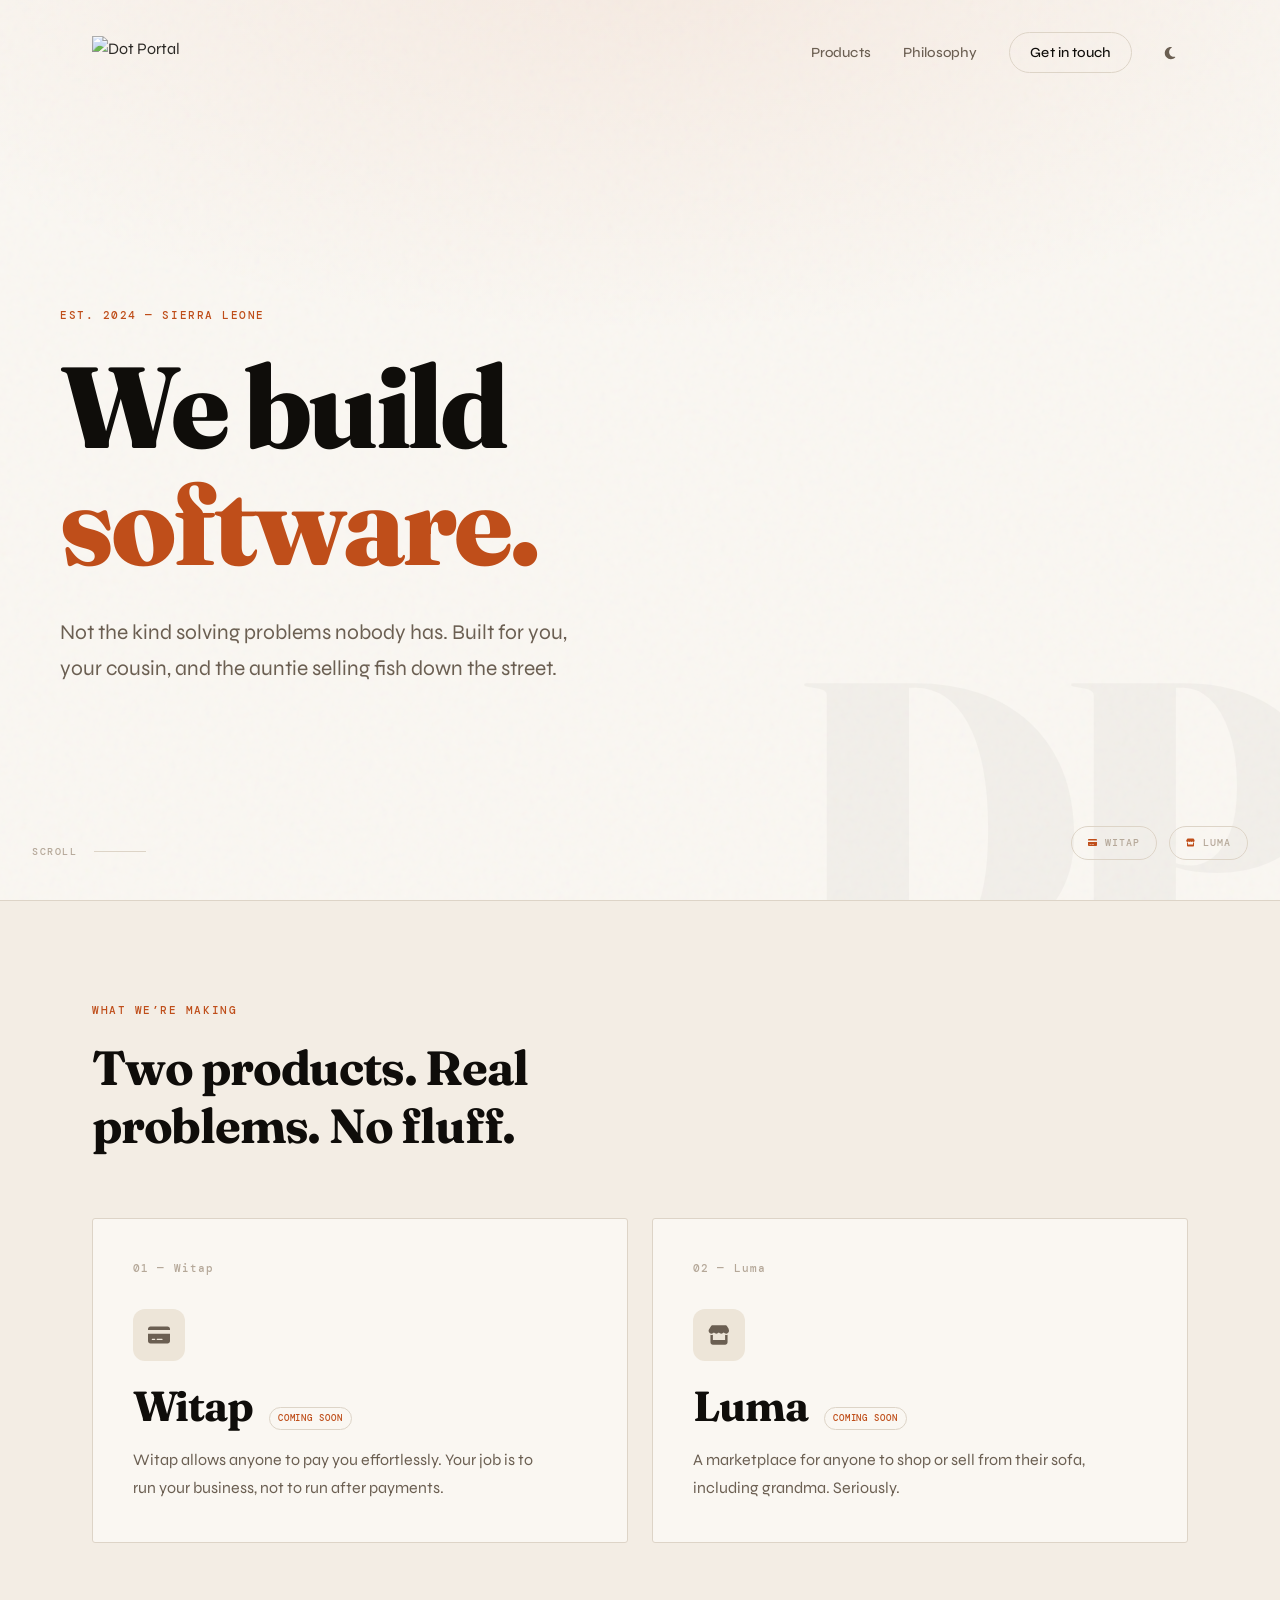
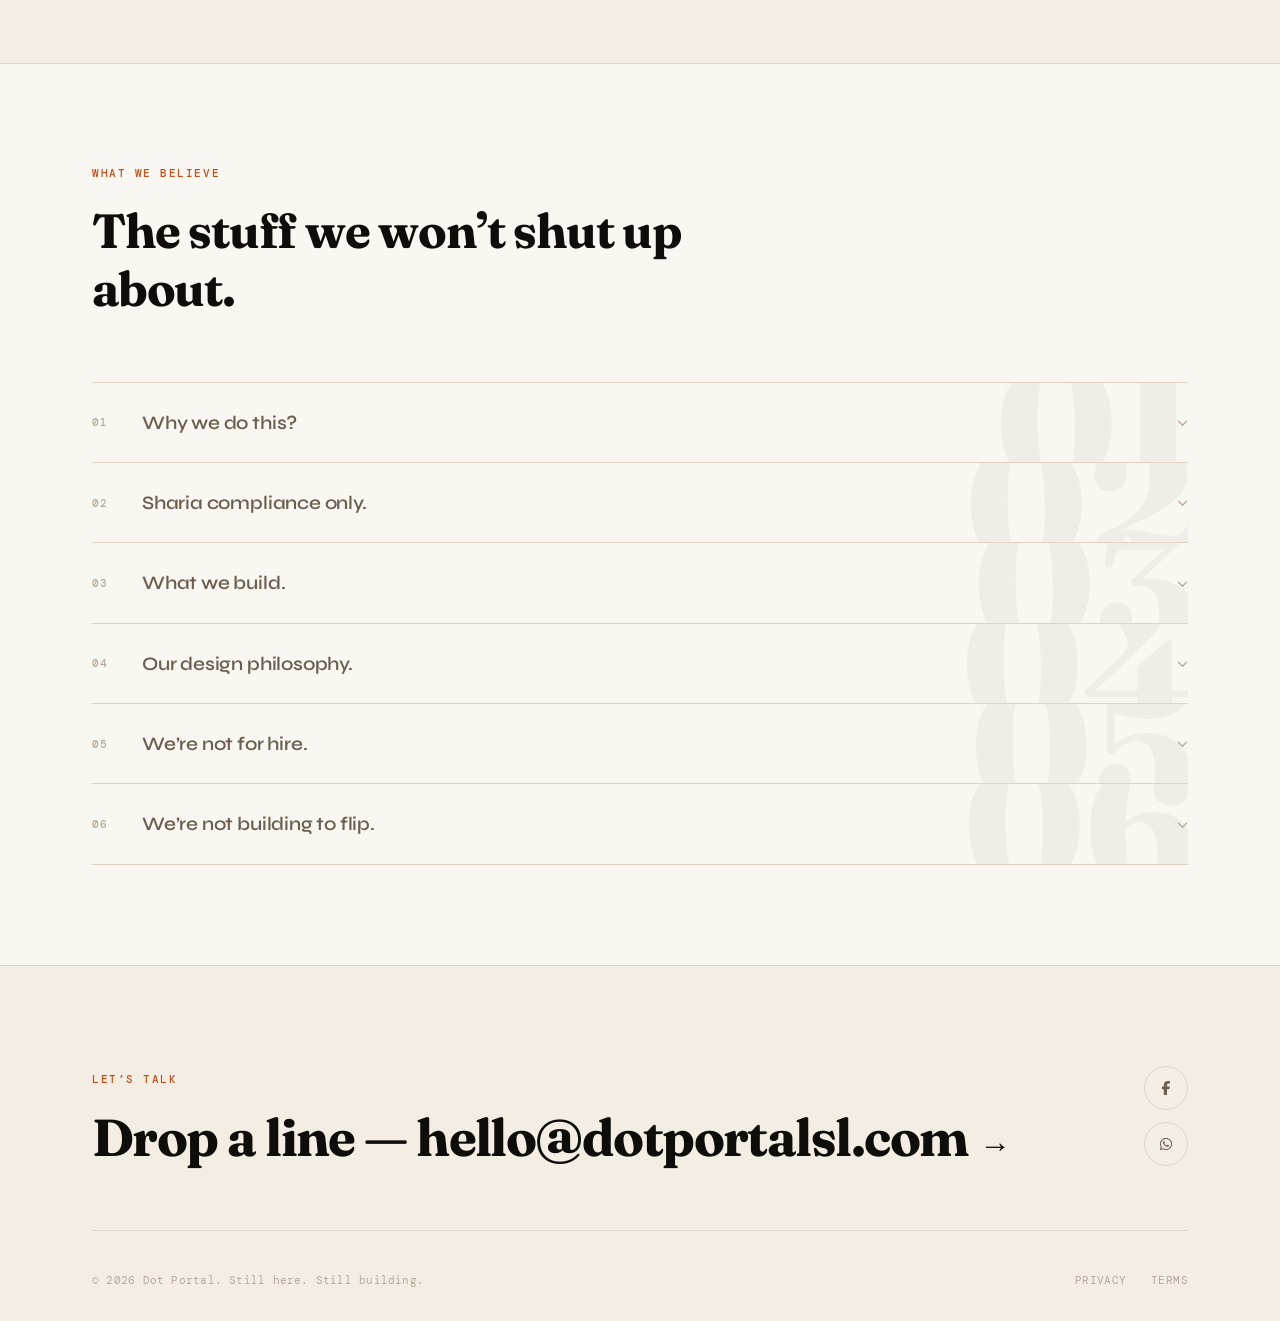
==== index.html @ a1b84927 "Audit: performance, security & SEO improvements Performance - Remove Font Awesome CDN (~100KB render" ====
<!DOCTYPE html>
<html lang="en">
<head>
    <meta charset="UTF-8">
    <meta name="viewport" content="width=device-width, initial-scale=1.0">
    
    <!-- Primary Meta Tags -->
    <title>Dot Portal — Ethical Software for Real People | Sierra Leone</title>
    <meta name="title" content="Dot Portal — Ethical Software for Real People | Sierra Leone">
    <meta name="description" content="We build software — not the kind solving problems nobody has. Products for you, your cousin, and the auntie selling fish down the street. Sharia-compliant. Built in Sierra Leone. Built to last.">
    <meta name="author" content="Dot Portal">
    <meta name="robots" content="index, follow">
    <meta name="language" content="English">
    <link rel="canonical" href="https://www.dotportalsl.com/">

    <!-- Open Graph / Facebook -->
    <meta property="og:type" content="website">
    <meta property="og:url" content="https://www.dotportalsl.com/">
    <meta property="og:title" content="Dot Portal — Ethical Software for Real People | Sierra Leone">
    <meta property="og:description" content="Not the kind solving problems nobody has. Built for you, your cousin, and the auntie selling fish down the street. Sharia-compliant software from Sierra Leone.">
    <meta property="og:image" content="https://www.dotportalsl.com/images/og-image.png">
    <meta property="og:image:width" content="1200">
    <meta property="og:image:height" content="630">
    <meta property="og:image:alt" content="Dot Portal - Software for Real People">
    <meta property="og:site_name" content="Dot Portal">
    <meta property="og:locale" content="en_US">

    <!-- Twitter -->
    <meta name="twitter:card" content="summary_large_image">
    <meta name="twitter:url" content="https://www.dotportalsl.com/">
    <meta name="twitter:title" content="Dot Portal — Ethical Software for Real People | Sierra Leone">
    <meta name="twitter:description" content="Not the kind solving problems nobody has. Built for you, your cousin, and the auntie selling fish down the street. Sharia-compliant software from Sierra Leone.">
    <meta name="twitter:image" content="https://www.dotportalsl.com/images/og-image.png">
    <meta name="twitter:image:alt" content="Dot Portal - Software for Real People">

    <!-- Additional SEO -->
    <meta name="theme-color" content="#faf7f2" media="(prefers-color-scheme: light)">
    <meta name="theme-color" content="#100e0b" media="(prefers-color-scheme: dark)">
    <meta name="msapplication-TileColor" content="#faf7f2">
    <meta name="format-detection" content="telephone=no">
    
    <!-- Favicon -->
    <link rel="apple-touch-icon" sizes="180x180" href="/images/favicon/apple-touch-icon.png">
    <link rel="icon" type="image/png" sizes="32x32" href="/images/favicon/favicon-32x32.png">
    <link rel="icon" type="image/png" sizes="16x16" href="/images/favicon/favicon-16x16.png">
    <link rel="manifest" href="/images/favicon/site.webmanifest">
    <link rel="mask-icon" href="/images/favicon/safari-pinned-tab.svg" color="#bf4e1a">
    
    <!-- Preconnect for Performance -->
    <link rel="preconnect" href="https://fonts.googleapis.com">
    <link rel="preconnect" href="https://fonts.gstatic.com" crossorigin>

    <!-- Fonts: Fraunces (variable display serif) + Syne (body/UI) + DM Mono (labels) -->
    <link href="https://fonts.googleapis.com/css2?family=Fraunces:opsz,wght@9..144,300..900&family=Syne:wght@400;500;600;700&family=DM+Mono:wght@400;500&display=swap" rel="stylesheet">

    <!-- Styles -->
    <link rel="stylesheet" href="/assets/css/style.css">

    <!-- Structured Data / JSON-LD -->
    <script type="application/ld+json">
    {
        "@context": "https://schema.org",
        "@type": "Organization",
        "name": "Dot Portal",
        "url": "https://www.dotportalsl.com",
        "logo": "https://www.dotportalsl.com/images/logo.png",
        "description": "We build software — but not the kind solving problems nobody has. Products for real people.",
        "email": "hello@dotportalsl.com",
        "sameAs": ["https://www.facebook.com/dotportalsl"],
        "foundingDate": "2024",
        "contactPoint": {
            "@type": "ContactPoint",
            "email": "hello@dotportalsl.com",
            "contactType": "customer service"
        }
    }
    </script>
    <script type="application/ld+json">
    {
        "@context": "https://schema.org",
        "@type": "WebSite",
        "name": "Dot Portal",
        "url": "https://www.dotportalsl.com",
        "description": "We build software — but not the kind solving problems nobody has.",
        "publisher": { "@type": "Organization", "name": "Dot Portal" }
    }
    </script>
    <script type="application/ld+json">
    {
        "@context": "https://schema.org",
        "@type": "SoftwareApplication",
        "name": "Witap",
        "applicationCategory": "FinanceApplication",
        "operatingSystem": "Web",
        "description": "Witap allows anyone to pay you effortlessly. Your job is to run your business, not to run after payments.",
        "offers": { "@type": "Offer", "availability": "https://schema.org/PreOrder", "price": "0", "priceCurrency": "USD" },
        "author": { "@type": "Organization", "name": "Dot Portal" }
    }
    </script>
    <script type="application/ld+json">
    {
        "@context": "https://schema.org",
        "@type": "SoftwareApplication",
        "name": "Luma",
        "applicationCategory": "ShoppingApplication",
        "operatingSystem": "Web",
        "description": "A marketplace for anyone to shop or sell from their sofa, including grandma. Seriously.",
        "offers": { "@type": "Offer", "availability": "https://schema.org/PreOrder", "price": "0", "priceCurrency": "USD" },
        "author": { "@type": "Organization", "name": "Dot Portal" }
    }
    </script>
</head>
<body>

    <!-- Navigation -->
    <header class="header" id="header">
        <nav class="nav">
            <a href="#" class="nav-logo">
                <img src="/images/logo.png" alt="Dot Portal" width="181" height="46" decoding="async">
            </a>
            <div class="nav-right">
                <div class="nav-links" id="navLinks">
                    <a href="#products" class="nav-link">Products</a>
                    <a href="#philosophy" class="nav-link">Philosophy</a>
                    <a href="#contact" class="nav-link nav-link--cta">Get in touch</a>
                </div>
                <button class="theme-toggle" id="themeToggle" aria-label="Switch to dark theme">
                    <svg class="icon icon-moon" viewBox="0 0 384 512" aria-hidden="true"><path d="M223.5 32C100 32 0 132.3 0 256S100 480 223.5 480c60.6 0 115.5-24.2 155.8-63.4c5-4.9 6.3-12.5 3.1-18.7s-10.1-9.7-17-8.5c-9.8 1.7-19.8 2.6-30.1 2.6c-96.9 0-175.5-78.8-175.5-176c0-65.8 36-123.1 89.3-153.3c6.1-3.5 9.2-10.5 7.7-17.3s-7.3-11.9-14.3-12.5c-6.3-.5-12.6-.8-19-.8z"/></svg>
                    <svg class="icon icon-sun" viewBox="0 0 512 512" aria-hidden="true"><path d="M361.5 1.2c5 2.1 8.6 6.6 9.6 11.9L391 121l108 19.9c5.3 1 9.8 4.6 11.9 9.6s1.5 10.7-1.6 15.2L446.9 256l62.3 90.3c3.1 4.5 3.7 10.2 1.6 15.2s-6.6 8.6-11.9 9.6L391 391 371.1 499c-1 5.3-4.6 9.8-9.6 11.9s-10.7 1.5-15.2-1.6L256 446.9l-90.3 62.3c-4.5 3.1-10.2 3.7-15.2 1.6s-8.6-6.6-9.6-11.9L121 391 13 371.1c-5.3-1-9.8-4.6-11.9-9.6s-1.5-10.7 1.6-15.2L65.1 256 2.8 165.7c-3.1-4.5-3.7-10.2-1.6-15.2s6.6-8.6 11.9-9.6L121 121 140.9 13c1-5.3 4.6-9.8 9.6-11.9s10.7-1.5 15.2 1.6L256 65.1 346.3 2.8c4.5-3.1 10.2-3.7 15.2-1.6zM256 336a80 80 0 1 0 0-160 80 80 0 1 0 0 160z"/></svg>
                </button>
                <button class="nav-toggle" id="navToggle" aria-label="Menu">
                    <span></span>
                    <span></span>
                </button>
            </div>
        </nav>
    </header>

    <!-- Hero -->
    <section class="hero" id="hero">
        <div class="hero-content">
            <span class="hero-eyebrow">Est. 2024 &mdash; Sierra Leone</span>
            <h1 class="hero-title">
                <span class="hero-line">We build</span>
                <span class="hero-line hero-line--accent">software.</span>
            </h1>
            <p class="hero-subtitle">
                Not the kind solving problems nobody has. Built for you, your cousin, and the auntie selling fish down the street.
            </p>
        </div>
        <div class="hero-products">
            <span class="hero-product-pill">
                <svg class="icon" viewBox="0 0 576 512" aria-hidden="true"><path d="M64 32C28.7 32 0 60.7 0 96v32H576V96c0-35.3-28.7-64-64-64H64zM576 224H0V416c0 35.3 28.7 64 64 64H512c35.3 0 64-28.7 64-64V224zM112 352h64c8.8 0 16 7.2 16 16s-7.2 16-16 16H112c-8.8 0-16-7.2-16-16s7.2-16 16-16zm112 16c0-8.8 7.2-16 16-16H368c8.8 0 16 7.2 16 16s-7.2 16-16 16H240c-8.8 0-16-7.2-16-16z"/></svg> Witap
            </span>
            <span class="hero-product-pill">
                <svg class="icon" viewBox="0 0 576 512" aria-hidden="true"><path d="M547.6 103.8L490.3 13.1C485.2 5 476.1 0 466.4 0H109.6C99.9 0 90.8 5 85.7 13.1L28.4 103.8c-29.1 46.1-3.1 109.7 51.1 116.9c3.9 .5 7.9 .8 11.9 .8c25.6 0 48.3-11.2 63.9-28.6c15.6 17.4 38.3 28.6 63.9 28.6c25.6 0 48.3-11.2 63.9-28.6c15.6 17.4 38.3 28.6 63.9 28.6c25.6 0 48.3-11.2 63.9-28.6c15.7 17.4 38.3 28.6 63.9 28.6c4 0 8-.3 11.9-.8c54.3-7.1 80.3-70.7 51.2-116.8zM499.7 254.9l-.1 0c-5.3 .7-10.7 1.1-16.2 1.1c-12.4 0-24.3-1.9-35.4-5.3V384H128V250.6c-11.2 3.5-23.2 5.4-35.6 5.4c-5.5 0-11-.4-16.3-1.1l-.1 0c-4.1-.5-8.1-1.3-12-2.3V384v64c0 35.3 28.7 64 64 64H448c35.3 0 64-28.7 64-64V384 252.6c-4 1-8 1.8-12.3 2.3z"/></svg> Luma
            </span>
        </div>
        <div class="hero-wordmark" aria-hidden="true">DP</div>
        <div class="hero-scroll">
            <span class="hero-scroll-text">Scroll</span>
            <div class="hero-scroll-line"></div>
        </div>
    </section>

    <!-- Products -->
    <section class="products" id="products">
        <div class="container">
            <header class="section-header reveal">
                <span class="section-label">What we&rsquo;re making</span>
                <h2 class="section-title">Two products. Real problems. No fluff.</h2>
            </header>

            <div class="product-grid">
                <a href="https://korporty.com/" class="product-card reveal" target="_blank" rel="noopener">
                    <span class="product-number">01 &mdash; Witap</span>
                    <div class="product-icon-wrap">
                        <svg class="icon" viewBox="0 0 576 512" aria-hidden="true"><path d="M64 32C28.7 32 0 60.7 0 96v32H576V96c0-35.3-28.7-64-64-64H64zM576 224H0V416c0 35.3 28.7 64 64 64H512c35.3 0 64-28.7 64-64V224zM112 352h64c8.8 0 16 7.2 16 16s-7.2 16-16 16H112c-8.8 0-16-7.2-16-16s7.2-16 16-16zm112 16c0-8.8 7.2-16 16-16H368c8.8 0 16 7.2 16 16s-7.2 16-16 16H240c-8.8 0-16-7.2-16-16z"/></svg>
                    </div>
                    <div class="product-header">
                        <h3 class="product-name">Witap</h3>
                        <span class="product-status">Coming Soon</span>
                    </div>
                    <p class="product-description">Witap allows anyone to pay you effortlessly. Your job is to run your business, not to run after payments.</p>
                </a>

                <div class="product-card reveal" role="button" aria-disabled="true" tabindex="-1">
                    <span class="product-number">02 &mdash; Luma</span>
                    <div class="product-icon-wrap">
                        <svg class="icon" viewBox="0 0 576 512" aria-hidden="true"><path d="M547.6 103.8L490.3 13.1C485.2 5 476.1 0 466.4 0H109.6C99.9 0 90.8 5 85.7 13.1L28.4 103.8c-29.1 46.1-3.1 109.7 51.1 116.9c3.9 .5 7.9 .8 11.9 .8c25.6 0 48.3-11.2 63.9-28.6c15.6 17.4 38.3 28.6 63.9 28.6c25.6 0 48.3-11.2 63.9-28.6c15.6 17.4 38.3 28.6 63.9 28.6c25.6 0 48.3-11.2 63.9-28.6c15.7 17.4 38.3 28.6 63.9 28.6c4 0 8-.3 11.9-.8c54.3-7.1 80.3-70.7 51.2-116.8zM499.7 254.9l-.1 0c-5.3 .7-10.7 1.1-16.2 1.1c-12.4 0-24.3-1.9-35.4-5.3V384H128V250.6c-11.2 3.5-23.2 5.4-35.6 5.4c-5.5 0-11-.4-16.3-1.1l-.1 0c-4.1-.5-8.1-1.3-12-2.3V384v64c0 35.3 28.7 64 64 64H448c35.3 0 64-28.7 64-64V384 252.6c-4 1-8 1.8-12.3 2.3z"/></svg>
                    </div>
                    <div class="product-header">
                        <h3 class="product-name">Luma</h3>
                        <span class="product-status">Coming Soon</span>
                    </div>
                    <p class="product-description">A marketplace for anyone to shop or sell from their sofa, including grandma. Seriously.</p>
                </div>
            </div>
        </div>
    </section>

    <!-- Philosophy -->
    <section class="philosophy" id="philosophy">
        <div class="container">
            <header class="section-header reveal">
                <span class="section-label">What we believe</span>
                <h2 class="section-title">The stuff we won&rsquo;t shut up about.</h2>
            </header>

            <div class="philosophy-list reveal">

                <div class="philosophy-item" tabindex="0" role="button" aria-expanded="false" data-number="01">
                    <div class="philosophy-header">
                        <span class="philosophy-num">01</span>
                        <h3 class="philosophy-title">Why we do this?</h3>
                        <svg class="philosophy-chevron icon" viewBox="0 0 512 512" aria-hidden="true"><path d="M233.4 406.6c12.5 12.5 32.8 12.5 45.3 0l192-192c12.5-12.5 12.5-32.8 0-45.3s-32.8-12.5-45.3 0L256 338.7 86.6 169.4c-12.5-12.5-32.8-12.5-45.3 0s-12.5 32.8 0 45.3l192 192z"/></svg>
                    </div>
                    <div class="philosophy-content">
                        <div class="philosophy-body">
                            <p>We like solving problems. We also like to keep the candles burning.</p>
                        </div>
                    </div>
                </div>

                <div class="philosophy-item" tabindex="0" role="button" aria-expanded="false" data-number="02">
                    <div class="philosophy-header">
                        <span class="philosophy-num">02</span>
                        <h3 class="philosophy-title">Sharia compliance only.</h3>
                        <svg class="philosophy-chevron icon" viewBox="0 0 512 512" aria-hidden="true"><path d="M233.4 406.6c12.5 12.5 32.8 12.5 45.3 0l192-192c12.5-12.5 12.5-32.8 0-45.3s-32.8-12.5-45.3 0L256 338.7 86.6 169.4c-12.5-12.5-32.8-12.5-45.3 0s-12.5 32.8 0 45.3l192 192z"/></svg>
                    </div>
                    <div class="philosophy-content">
                        <div class="philosophy-body">
                            <p>No shady business &mdash; No interest. No fraud. No screwing people over. This isn&rsquo;t negotiable.</p>
                        </div>
                    </div>
                </div>

                <div class="philosophy-item" tabindex="0" role="button" aria-expanded="false" data-number="03">
                    <div class="philosophy-header">
                        <span class="philosophy-num">03</span>
                        <h3 class="philosophy-title">What we build.</h3>
                        <svg class="philosophy-chevron icon" viewBox="0 0 512 512" aria-hidden="true"><path d="M233.4 406.6c12.5 12.5 32.8 12.5 45.3 0l192-192c12.5-12.5 12.5-32.8 0-45.3s-32.8-12.5-45.3 0L256 338.7 86.6 169.4c-12.5-12.5-32.8-12.5-45.3 0s-12.5 32.8 0 45.3l192 192z"/></svg>
                    </div>
                    <div class="philosophy-content">
                        <div class="philosophy-body">
                            <p>We fix issues that annoy us and our folks. Chances are it annoys you too.</p>
                        </div>
                    </div>
                </div>

                <div class="philosophy-item" tabindex="0" role="button" aria-expanded="false" data-number="04">
                    <div class="philosophy-header">
                        <span class="philosophy-num">04</span>
                        <h3 class="philosophy-title">Our design philosophy.</h3>
                        <svg class="philosophy-chevron icon" viewBox="0 0 512 512" aria-hidden="true"><path d="M233.4 406.6c12.5 12.5 32.8 12.5 45.3 0l192-192c12.5-12.5 12.5-32.8 0-45.3s-32.8-12.5-45.3 0L256 338.7 86.6 169.4c-12.5-12.5-32.8-12.5-45.3 0s-12.5 32.8 0 45.3l192 192z"/></svg>
                    </div>
                    <div class="philosophy-content">
                        <div class="philosophy-body">
                            <p>Useful first. Usable second. Pretty third. Flash? Dead last or never.</p>
                        </div>
                    </div>
                </div>

                <div class="philosophy-item" tabindex="0" role="button" aria-expanded="false" data-number="05">
                    <div class="philosophy-header">
                        <span class="philosophy-num">05</span>
                        <h3 class="philosophy-title">We&rsquo;re not for hire.</h3>
                        <svg class="philosophy-chevron icon" viewBox="0 0 512 512" aria-hidden="true"><path d="M233.4 406.6c12.5 12.5 32.8 12.5 45.3 0l192-192c12.5-12.5 12.5-32.8 0-45.3s-32.8-12.5-45.3 0L256 338.7 86.6 169.4c-12.5-12.5-32.8-12.5-45.3 0s-12.5 32.8 0 45.3l192 192z"/></svg>
                    </div>
                    <div class="philosophy-content">
                        <div class="philosophy-body">
                            <p>No client work. No custom builds. We make what we want to exist in the world.</p>
                        </div>
                    </div>
                </div>

                <div class="philosophy-item" tabindex="0" role="button" aria-expanded="false" data-number="06">
                    <div class="philosophy-header">
                        <span class="philosophy-num">06</span>
                        <h3 class="philosophy-title">We&rsquo;re not building to flip.</h3>
                        <svg class="philosophy-chevron icon" viewBox="0 0 512 512" aria-hidden="true"><path d="M233.4 406.6c12.5 12.5 32.8 12.5 45.3 0l192-192c12.5-12.5 12.5-32.8 0-45.3s-32.8-12.5-45.3 0L256 338.7 86.6 169.4c-12.5-12.5-32.8-12.5-45.3 0s-12.5 32.8 0 45.3l192 192z"/></svg>
                    </div>
                    <div class="philosophy-content">
                        <div class="philosophy-body">
                            <p>Our products are not startups dressed up for sale. They&rsquo;re products we&rsquo;re building to last.</p>
                        </div>
                    </div>
                </div>

            </div>
        </div>
    </section>

    <!-- Footer / Contact -->
    <footer class="footer" id="contact">
        <div class="footer-inner">
            <div class="footer-main reveal">
                <div class="footer-cta">
                    <span class="section-label">Let&rsquo;s talk</span>
                    <a href="mailto:hello@dotportalsl.com" class="footer-email">
                        Drop a line &mdash; hello@dotportalsl.com
                        <span class="footer-email-arrow">&rarr;</span>
                    </a>
                </div>
                <div class="footer-social">
                    <a href="https://www.facebook.com/dotportalsl" class="social-link" aria-label="Facebook" target="_blank" rel="noopener">
                        <svg class="icon" viewBox="0 0 320 512" aria-hidden="true"><path d="M80 299.3V512H196V299.3h86.5l18-97.8H196V166.9c0-51.7 20.3-71.5 72.7-71.5c16.3 0 29.4 .4 37 1.2V7.9C291.4 4 256.4 0 236.2 0C129.3 0 80 50.5 80 159.4v42.1H14v97.8H80z"/></svg>
                    </a>
                    <a href="https://wa.me/971567439014" class="social-link" aria-label="WhatsApp" target="_blank" rel="noopener">
                        <svg class="icon" viewBox="0 0 448 512" aria-hidden="true"><path d="M380.9 97.1C339 55.1 283.2 32 223.9 32c-122.4 0-222 99.6-222 222 0 39.1 10.2 77.3 29.6 111L0 480l117.7-30.9c32.4 17.7 68.9 27 106.1 27h.1c122.3 0 224.1-99.6 224.1-222 0-59.3-25.2-115-67.1-157zM223.9 438.7c-33.2 0-65.7-8.9-94-25.7l-6.7-4-69.8 18.3L72 359.2l-4.4-7c-18.5-29.4-28.2-63.3-28.2-98.2 0-101.7 82.8-184.5 184.6-184.5 49.3 0 95.6 19.2 130.4 54.1 34.8 34.9 56.2 81.2 56.1 130.5 0 101.8-84.9 184.6-186.6 184.6zm101.2-138.2c-5.5-2.8-32.8-16.2-37.9-18-5.1-1.9-8.8-2.8-12.5 2.8-3.7 5.6-14.3 18-17.6 21.8-3.2 3.7-6.5 4.2-12 1.4-32.6-16.3-54-29.1-75.5-66-5.7-9.8 5.7-9.1 16.3-30.3 1.8-3.7 .9-6.9-.5-9.7-1.4-2.8-12.5-30.1-17.1-41.2-4.5-10.8-9.1-9.3-12.5-9.5-3.2-.2-6.9-.2-10.6-.2-3.7 0-9.7 1.4-14.8 6.9-5.1 5.6-19.4 19-19.4 46.3 0 27.3 19.9 53.7 22.6 57.4 2.8 3.7 39.1 59.7 94.8 83.8 35.2 15.2 49 16.5 66.6 13.9 10.7-1.6 32.8-13.4 37.4-26.4 4.6-13 4.6-24.1 3.2-26.4-1.3-2.5-5-3.9-10.5-6.6z"/></svg>
                    </a>
                </div>
            </div>
            <div class="footer-bottom">
                <p class="footer-copyright">&copy; 2026 Dot Portal. Still here. Still building.</p>
                <div class="footer-links">
                    <a href="/privacy-policy.html">Privacy</a>
                    <a href="/terms-of-service.html">Terms</a>
                </div>
            </div>
        </div>
    </footer>

    <script src="/assets/js/script.js" defer></script>
</body>
</html>
---- assets/css/style.css ----
/* ================================================================
   DOT PORTAL — WARM EDITORIAL REDESIGN
   Fraunces + Syne + DM Mono
   Light & Dark theme — warm parchment palette
   ================================================================ */

/* === DESIGN TOKENS === */
:root {
    --color-bg:          #faf7f2;
    --color-bg-alt:      #f3ede4;
    --color-bg-card:     #ede5d8;
    --color-ink:         #0f0d0a;
    --color-ink-muted:   #6b5f52;
    --color-ink-faint:   #b5a899;
    --color-accent:      #bf4e1a;
    --color-accent-warm: #e87a3f;
    --color-rule:        #ddd4c7;

    --font-display: 'Fraunces', Georgia, serif;
    --font-body:    'Syne', system-ui, sans-serif;
    --font-mono:    'DM Mono', 'Courier New', monospace;

    --sp-1:  0.25rem;
    --sp-2:  0.5rem;
    --sp-3:  0.75rem;
    --sp-4:  1rem;
    --sp-5:  1.25rem;
    --sp-6:  1.5rem;
    --sp-8:  2rem;
    --sp-10: 2.5rem;
    --sp-12: 3rem;
    --sp-16: 4rem;
    --sp-20: 5rem;
    --sp-24: 6rem;
    --sp-32: 8rem;

    --container-max:    1160px;
    --container-narrow: 860px;
    --philosophy-num-size: 26px;

    --ease-out:   cubic-bezier(0.16, 1, 0.3, 1);
    --ease-inout: cubic-bezier(0.4, 0, 0.2, 1);
    --dur-fast:   140ms;
    --dur-base:   270ms;
    --dur-slow:   500ms;
}

[data-theme="dark"] {
    --color-bg:          #100e0b;
    --color-bg-alt:      #181410;
    --color-bg-card:     #211c16;
    --color-ink:         #f0ebe3;
    --color-ink-muted:   #9e8e7c;
    --color-ink-faint:   #5a4f44;
    --color-accent:      #e8703a;
    --color-accent-warm: #f09060;
    --color-rule:        #2a2320;
}

/* === RESET === */
*, *::before, *::after {
    margin: 0;
    padding: 0;
    box-sizing: border-box;
}

html {
    font-size: 16px;
    scroll-behavior: smooth;
    -webkit-font-smoothing: antialiased;
    -moz-osx-font-smoothing: grayscale;
}

body {
    font-family: var(--font-body);
    font-weight: 400;
    line-height: 1.65;
    color: var(--color-ink);
    background-color: var(--color-bg);
    overflow-x: hidden;
    transition:
        background-color var(--dur-slow) var(--ease-inout),
        color var(--dur-slow) var(--ease-inout);
}

a   { color: inherit; text-decoration: none; }
img { max-width: 100%; height: auto; display: block; }

button {
    font-family: inherit;
    border: none;
    background: none;
    cursor: pointer;
    color: inherit;
}

/* === LAYOUT === */
.container {
    max-width: var(--container-max);
    margin: 0 auto;
    padding: 0 var(--sp-8);
}

/* === HEADER === */
.header {
    position: fixed;
    top: 0; left: 0; right: 0;
    z-index: 100;
    padding: var(--sp-8) 0;
    transition:
        padding var(--dur-base) var(--ease-inout),
        background-color var(--dur-base) var(--ease-inout),
        border-color var(--dur-base) var(--ease-inout),
        box-shadow var(--dur-base) var(--ease-inout);
}

.header.scrolled {
    padding: var(--sp-4) 0;
    background-color: color-mix(in srgb, var(--color-bg) 94%, transparent);
    backdrop-filter: blur(20px);
    -webkit-backdrop-filter: blur(20px);
    border-bottom: 1px solid var(--color-rule);
}

[data-theme="dark"] .header.scrolled {
    background-color: color-mix(in srgb, var(--color-bg) 94%, transparent);
}

.nav {
    max-width: var(--container-max);
    margin: 0 auto;
    padding: 0 var(--sp-8);
    display: flex;
    align-items: center;
    justify-content: space-between;
}

.nav-logo img {
    height: 34px;
    width: auto;
    opacity: 0.88;
    transition: opacity var(--dur-fast);
}
.nav-logo:hover img { opacity: 1; }

.nav-right {
    display: flex;
    align-items: center;
    gap: var(--sp-5);
}

.nav-links {
    display: flex;
    align-items: center;
    gap: var(--sp-8);
}

.nav-link {
    font-family: var(--font-body);
    font-size: 0.875rem;
    font-weight: 500;
    color: var(--color-ink-muted);
    transition: color var(--dur-fast);
    letter-spacing: 0.01em;
}
.nav-link:hover { color: var(--color-ink); }

.nav-link--cta {
    color: var(--color-ink);
    padding: var(--sp-2) var(--sp-5);
    border: 1.5px solid var(--color-rule);
    border-radius: 100px;
    transition:
        background-color var(--dur-fast),
        border-color var(--dur-fast),
        color var(--dur-fast);
}
.nav-link--cta:hover {
    background-color: var(--color-ink);
    border-color: var(--color-ink);
    color: var(--color-bg);
}

.theme-toggle {
    display: flex;
    align-items: center;
    justify-content: center;
    width: 36px;
    height: 36px;
    color: var(--color-ink-muted);
    border-radius: 50%;
    font-size: 0.875rem;
    transition: color var(--dur-fast), background-color var(--dur-fast);
}
.theme-toggle:hover {
    color: var(--color-ink);
    background-color: var(--color-bg-card);
}

.nav-toggle {
    display: none;
    flex-direction: column;
    gap: 5px;
    width: 36px;
    height: 36px;
    align-items: center;
    justify-content: center;
    padding: var(--sp-2);
}
.nav-toggle span {
    width: 22px;
    height: 1.5px;
    background: var(--color-ink);
    border-radius: 2px;
    transition: transform var(--dur-base) var(--ease-inout), opacity var(--dur-fast);
    transform-origin: center;
}
.nav-toggle.active span:first-child {
    transform: rotate(45deg) translate(0, 4px);
}
.nav-toggle.active span:last-child {
    transform: rotate(-45deg) translate(0, -4px);
}

/* === HERO === */
.hero {
    min-height: 100vh;
    min-height: 100svh;
    display: flex;
    flex-direction: column;
    justify-content: center;
    padding: calc(var(--sp-32) + 60px) var(--sp-8) var(--sp-24);
    position: relative;
    overflow: hidden;
    background:
        radial-gradient(ellipse 100% 65% at 50% -5%, rgba(191, 78, 26, 0.08) 0%, transparent 65%),
        var(--color-bg);
    transition: background-color var(--dur-slow) var(--ease-inout);
}

[data-theme="dark"] .hero {
    background:
        radial-gradient(ellipse 100% 65% at 50% -5%, rgba(232, 112, 58, 0.1) 0%, transparent 65%),
        var(--color-bg);
}

/* Animated grain texture */
.hero::before {
    content: '';
    position: absolute;
    inset: -50%;
    width: 200%;
    height: 200%;
    background-image: url("data:image/svg+xml,%3Csvg viewBox='0 0 300 300' xmlns='http://www.w3.org/2000/svg'%3E%3Cfilter id='n'%3E%3CfeTurbulence type='fractalNoise' baseFrequency='0.85' numOctaves='4' stitchTiles='stitch'/%3E%3C/filter%3E%3Crect width='100%25' height='100%25' filter='url(%23n)'/%3E%3C/svg%3E");
    opacity: 0.038;
    pointer-events: none;
    animation: grain 10s steps(12) infinite;
}

@keyframes grain {
    0%, 100% { transform: translate(0, 0); }
    10%  { transform: translate(-5%, -10%); }
    20%  { transform: translate(-15%, 5%); }
    30%  { transform: translate(7%, -20%); }
    40%  { transform: translate(-5%, 25%); }
    50%  { transform: translate(-12%, 10%); }
    60%  { transform: translate(15%, 0%); }
    70%  { transform: translate(0%, 15%); }
    80%  { transform: translate(5%, 30%); }
    90%  { transform: translate(-10%, 10%); }
}

.hero-content {
    max-width: var(--container-max);
    width: 100%;
    margin: 0 auto;
    position: relative;
    z-index: 1;
}

.hero-eyebrow {
    font-family: var(--font-mono);
    font-size: 0.6875rem;
    font-weight: 500;
    text-transform: uppercase;
    letter-spacing: 0.14em;
    color: var(--color-accent);
    display: block;
    margin-bottom: var(--sp-6);
    opacity: 0;
    animation: fadeUp 0.9s var(--ease-out) 0.1s forwards;
}

.hero-title {
    font-family: var(--font-display);
    font-size: clamp(3.25rem, 9vw, 7.5rem);
    font-weight: 800;
    line-height: 1.02;
    letter-spacing: -0.03em;
    font-variation-settings: 'opsz' 72;
    margin-bottom: var(--sp-8);
    color: var(--color-ink);
}

.hero-line {
    display: block;
    opacity: 0;
    animation: fadeUp 0.9s var(--ease-out) forwards;
}
.hero-line:nth-child(1) { animation-delay: 0.2s; }
.hero-line:nth-child(2) { animation-delay: 0.35s; }
.hero-line--accent { color: var(--color-accent); }

.hero-subtitle {
    font-family: var(--font-body);
    font-size: clamp(1.0625rem, 2.2vw, 1.3125rem);
    color: var(--color-ink-muted);
    max-width: 540px;
    line-height: 1.7;
    opacity: 0;
    animation: fadeUp 0.9s var(--ease-out) 0.55s forwards;
}

.hero-scroll {
    position: absolute;
    bottom: var(--sp-10);
    left: var(--sp-8);
    display: flex;
    align-items: center;
    gap: var(--sp-4);
    opacity: 0;
    animation: fadeIn 0.8s ease 1.1s forwards;
    z-index: 1;
}

.hero-scroll-text {
    font-family: var(--font-mono);
    font-size: 0.625rem;
    font-weight: 500;
    text-transform: uppercase;
    letter-spacing: 0.16em;
    color: var(--color-ink-faint);
}

.hero-scroll-line {
    width: 52px;
    height: 1px;
    background: var(--color-rule);
    position: relative;
    overflow: hidden;
}
.hero-scroll-line::after {
    content: '';
    position: absolute;
    top: 0; left: -100%;
    width: 100%; height: 100%;
    background: var(--color-accent);
    animation: scrollLine 2.5s ease-in-out 1.8s infinite;
}

@keyframes fadeUp {
    from { opacity: 0; transform: translateY(32px); }
    to   { opacity: 1; transform: translateY(0); }
}
@keyframes fadeIn {
    to { opacity: 1; }
}
@keyframes scrollLine {
    0%   { left: -100%; }
    50%  { left: 100%; }
    100% { left: 100%; }
}

/* === SCROLL REVEAL === */
.reveal {
    opacity: 0;
    transform: translateY(28px);
    transition:
        opacity 0.7s var(--ease-out),
        transform 0.7s var(--ease-out);
}
.reveal.is-visible {
    opacity: 1;
    transform: translateY(0);
}

/* === SECTION COMMON === */
.section-header {
    margin-bottom: var(--sp-16);
}

.section-label {
    display: block;
    font-family: var(--font-mono);
    font-size: 0.6875rem;
    font-weight: 500;
    text-transform: uppercase;
    letter-spacing: 0.14em;
    color: var(--color-accent);
    margin-bottom: var(--sp-5);
}

.section-title {
    font-family: var(--font-display);
    font-size: clamp(1.75rem, 4vw, 3rem);
    font-weight: 700;
    line-height: 1.2;
    letter-spacing: -0.025em;
    font-variation-settings: 'opsz' 32;
    color: var(--color-ink);
    max-width: 620px;
}

/* === PRODUCTS === */
.products {
    padding: clamp(60px, 8vw, 100px) 0 clamp(80px, 10vw, 120px);
    background: var(--color-bg-alt);
    border-top: 1px solid var(--color-rule);
    transition: background-color var(--dur-slow) var(--ease-inout);
}

.product-grid {
    display: grid;
    grid-template-columns: 1fr 1fr;
    gap: var(--sp-6);
    align-items: start;
}

.product-card {
    position: relative;
    background: var(--color-bg);
    border: 1px solid var(--color-rule);
    border-radius: 3px;
    padding: var(--sp-10);
    overflow: hidden;
    display: block;
    text-decoration: none;
    color: inherit;
    transition:
        border-color var(--dur-base),
        box-shadow var(--dur-base),
        background-color var(--dur-slow) var(--ease-inout);
}



/* Left-border reveal on hover */
.product-card::before {
    content: '';
    position: absolute;
    left: 0; top: 0; bottom: 0;
    width: 3px;
    background: var(--color-accent);
    transform: scaleY(0);
    transform-origin: top;
    transition: transform var(--dur-slow) var(--ease-out);
}
.product-card:hover::before,
.product-card:focus-visible::before { transform: scaleY(1); }

.product-card:hover {
    border-color: var(--color-accent);
    box-shadow: 0 8px 40px rgba(191, 78, 26, 0.08);
}
[data-theme="dark"] .product-card:hover {
    box-shadow: 0 8px 40px rgba(232, 112, 58, 0.1);
}

.product-number {
    font-family: var(--font-mono);
    font-size: 0.6875rem;
    font-weight: 500;
    letter-spacing: 0.1em;
    color: var(--color-ink-faint);
    margin-bottom: var(--sp-8);
    display: block;
    transition: color var(--dur-fast);
}
.product-card:hover .product-number { color: var(--color-accent); }

.product-icon-wrap {
    width: 52px;
    height: 52px;
    display: flex;
    align-items: center;
    justify-content: center;
    background: var(--color-bg-card);
    border-radius: 12px;
    font-size: 1.375rem;
    color: var(--color-ink-muted);
    margin-bottom: var(--sp-6);
    transition:
        background-color var(--dur-fast),
        color var(--dur-fast);
}
.product-card:hover .product-icon-wrap {
    color: var(--color-accent);
}

.product-header {
    display: flex;
    align-items: baseline;
    gap: var(--sp-4);
    margin-bottom: var(--sp-4);
    flex-wrap: wrap;
}

.product-name {
    font-family: var(--font-display);
    font-size: clamp(1.875rem, 3.5vw, 2.625rem);
    font-weight: 700;
    letter-spacing: -0.025em;
    font-variation-settings: 'opsz' 28;
    color: var(--color-ink);
    line-height: 1;
    transition: color var(--dur-fast);
}
.product-card:hover .product-name { color: var(--color-accent); }

.product-status {
    font-family: var(--font-mono);
    font-size: 0.5625rem;
    font-weight: 500;
    text-transform: uppercase;
    letter-spacing: 0.1em;
    color: var(--color-accent);
    padding: 3px 8px;
    border: 1px solid var(--color-rule);
    border-radius: 100px;
    white-space: nowrap;
}

.product-description {
    font-size: 1rem;
    color: var(--color-ink-muted);
    line-height: 1.75;
    max-width: 400px;
}

/* === PHILOSOPHY === */
.philosophy {
    padding: clamp(60px, 8vw, 100px) 0;
    background: var(--color-bg);
    border-top: 1px solid var(--color-rule);
    transition: background-color var(--dur-slow) var(--ease-inout);
}

.philosophy-list {
    border-top: 1px solid var(--color-rule);
}

.philosophy-item {
    position: relative;
    border-bottom: 1px solid var(--color-rule);
    cursor: pointer;
    outline: none;
    overflow: hidden;
    transition: background-color var(--dur-base);
}

/* Oversized watermark number */
.philosophy-item::before {
    content: attr(data-number);
    position: absolute;
    right: -0.05em;
    top: 50%;
    transform: translateY(-50%);
    font-family: var(--font-display);
    font-size: clamp(6rem, 14vw, 11rem);
    font-weight: 800;
    font-variation-settings: 'opsz' 72;
    line-height: 1;
    color: var(--color-ink);
    opacity: 0.035;
    pointer-events: none;
    transition: opacity var(--dur-base), color var(--dur-base);
    user-select: none;
}
.philosophy-item.active::before {
    opacity: 0.055;
    color: var(--color-accent);
}
.philosophy-item.active {
    background-color: rgba(191, 78, 26, 0.028);
}
[data-theme="dark"] .philosophy-item.active {
    background-color: rgba(232, 112, 58, 0.04);
}

.philosophy-header {
    display: flex;
    align-items: center;
    gap: var(--sp-6);
    padding: var(--sp-6) 0;
    position: relative;
    z-index: 1;
}

.philosophy-num {
    font-family: var(--font-mono);
    font-size: 0.6875rem;
    font-weight: 500;
    color: var(--color-ink-faint);
    min-width: var(--philosophy-num-size);
    letter-spacing: 0.05em;
    transition: color var(--dur-fast);
}
.philosophy-item:hover .philosophy-num,
.philosophy-item.active .philosophy-num { color: var(--color-accent); }

.philosophy-title {
    font-family: var(--font-body);
    font-size: clamp(1rem, 2vw, 1.1875rem);
    font-weight: 600;
    color: var(--color-ink-muted);
    letter-spacing: -0.01em;
    flex: 1;
    transition: color var(--dur-fast);
}
.philosophy-item:hover .philosophy-title,
.philosophy-item.active .philosophy-title { color: var(--color-ink); }

.philosophy-chevron {
    font-size: 0.6875rem;
    color: var(--color-ink-faint);
    transition: transform var(--dur-base) var(--ease-out), color var(--dur-fast);
    flex-shrink: 0;
}
.philosophy-item.active .philosophy-chevron {
    transform: rotate(180deg);
    color: var(--color-accent);
}

.philosophy-content {
    max-height: 0;
    overflow: hidden;
    transition: max-height 0.45s var(--ease-out);
    position: relative;
    z-index: 1;
}
.philosophy-item.active .philosophy-content { max-height: 1200px; }

.philosophy-body {
    padding: 0 var(--sp-8) var(--sp-8) calc(var(--philosophy-num-size) + var(--sp-6));
}
.philosophy-body p {
    font-size: 1rem;
    color: var(--color-ink-muted);
    line-height: 1.8;
    max-width: 560px;
}

/* === FOOTER === */
.footer {
    background: var(--color-bg-alt);
    border-top: 1px solid var(--color-rule);
    padding: clamp(60px, 8vw, 100px) 0 var(--sp-8);
    transition: background-color var(--dur-slow) var(--ease-inout);
}

.footer-inner {
    max-width: var(--container-max);
    margin: 0 auto;
    padding: 0 var(--sp-8);
}

.footer-main {
    display: grid;
    grid-template-columns: 1fr auto;
    gap: var(--sp-16);
    align-items: end;
    padding-bottom: var(--sp-16);
    border-bottom: 1px solid var(--color-rule);
    margin-bottom: var(--sp-6);
}

.footer-cta .section-label { margin-bottom: var(--sp-5); }

.footer-email {
    display: inline-flex;
    align-items: baseline;
    gap: var(--sp-3);
    font-family: var(--font-display);
    font-size: clamp(1.5rem, 4.5vw, 3.25rem);
    font-weight: 700;
    letter-spacing: -0.03em;
    font-variation-settings: 'opsz' 36;
    color: var(--color-ink);
    line-height: 1.1;
    position: relative;
    text-decoration: none;
    transition: color var(--dur-fast);
}

/* Underline-draw on hover */
.footer-email::after {
    content: '';
    position: absolute;
    bottom: -4px; left: 0;
    width: 0; height: 2px;
    background: var(--color-accent);
    transition: width var(--dur-slow) var(--ease-out);
}
.footer-email:hover::after { width: 100%; }
.footer-email:hover { color: var(--color-accent); }

.footer-email-arrow {
    font-size: 0.6em;
    display: inline-block;
    transition: transform var(--dur-base) var(--ease-out);
}
.footer-email:hover .footer-email-arrow { transform: translate(8px, -2px); }

.footer-social {
    display: flex;
    flex-direction: column;
    gap: var(--sp-3);
    align-items: flex-end;
}

.social-link {
    width: 44px; height: 44px;
    display: flex;
    align-items: center;
    justify-content: center;
    border: 1px solid var(--color-rule);
    border-radius: 50%;
    font-size: 0.875rem;
    color: var(--color-ink-muted);
    transition:
        border-color var(--dur-fast),
        color var(--dur-fast),
        transform var(--dur-fast);
}
.social-link:hover {
    border-color: var(--color-accent);
    color: var(--color-accent);
    transform: translateY(-2px);
}

.footer-bottom {
    display: flex;
    justify-content: space-between;
    align-items: center;
    padding-top: var(--sp-4);
}

.footer-copyright {
    font-family: var(--font-mono);
    font-size: 0.6875rem;
    color: var(--color-ink-faint);
    letter-spacing: 0.02em;
}

.footer-links {
    display: flex;
    gap: var(--sp-6);
}
.footer-links a {
    font-family: var(--font-mono);
    font-size: 0.6875rem;
    color: var(--color-ink-faint);
    letter-spacing: 0.04em;
    text-transform: uppercase;
    transition: color var(--dur-fast);
}
.footer-links a:hover { color: var(--color-ink); }

/* === MOBILE MENU === */
.mobile-menu {
    position: fixed;
    inset: 0;
    background: var(--color-bg);
    z-index: 99;
    display: flex;
    flex-direction: column;
    justify-content: center;
    align-items: flex-start;
    padding: var(--sp-24) var(--sp-8);
    gap: var(--sp-2);
    opacity: 0;
    visibility: hidden;
    transition:
        opacity var(--dur-base) var(--ease-inout),
        visibility var(--dur-base),
        background-color var(--dur-slow) var(--ease-inout);
}
.mobile-menu.active {
    opacity: 1;
    visibility: visible;
}
.mobile-menu .nav-link {
    font-family: var(--font-display);
    font-size: clamp(2rem, 8vw, 3.5rem);
    font-weight: 700;
    letter-spacing: -0.025em;
    font-variation-settings: 'opsz' 36;
    color: var(--color-ink-muted);
    transition: color var(--dur-fast);
    line-height: 1.2;
}
.mobile-menu .nav-link:hover { color: var(--color-accent); }

.mobile-menu-footer {
    position: absolute;
    bottom: var(--sp-8);
    left: var(--sp-8);
}

.mobile-theme-toggle {
    font-family: var(--font-mono);
    font-size: 0.6875rem;
    font-weight: 500;
    text-transform: uppercase;
    letter-spacing: 0.1em;
    color: var(--color-ink-faint);
    display: flex;
    align-items: center;
    gap: var(--sp-2);
    transition: color var(--dur-fast);
    padding: 0;
}
.mobile-theme-toggle:hover { color: var(--color-ink); }

/* === RESPONSIVE === */
@media (max-width: 1024px) {
    .product-grid {
        grid-template-columns: 1fr;
        max-width: 560px;
    }
}

@media (max-width: 768px) {
    .nav-links  { display: none; }
    .nav-toggle { display: flex; }

    .hero {
        padding-top: calc(var(--sp-20) + 70px);
        padding-bottom: var(--sp-16);
    }
    .hero-scroll {
        position: static;
        margin-top: var(--sp-16);
    }

    .footer-main {
        grid-template-columns: 1fr;
        gap: var(--sp-10);
        align-items: start;
    }
    .footer-social {
        flex-direction: row;
        align-items: center;
    }
    .footer-bottom {
        flex-direction: column;
        gap: var(--sp-3);
        text-align: center;
    }
}

@media (max-width: 480px) {
    .container    { padding: 0 var(--sp-5); }
    .nav          { padding: 0 var(--sp-5); }
    .footer-inner { padding: 0 var(--sp-5); }
    .hero         { padding-left: var(--sp-5); padding-right: var(--sp-5); }
    .product-card { padding: var(--sp-6); }
    .footer-email { font-size: 1.375rem; }
    .mobile-menu  { padding: var(--sp-20) var(--sp-5); }
}

/* === STANDALONE LEGAL PAGES === */
.page-wrap {
    max-width: var(--container-narrow);
    margin: 0 auto;
    padding: 120px var(--sp-8) var(--sp-20);
    min-height: 100svh;
}

.page-back {
    display: inline-flex;
    align-items: center;
    gap: var(--sp-2);
    font-family: var(--font-mono);
    font-size: 0.6875rem;
    font-weight: 500;
    text-transform: uppercase;
    letter-spacing: 0.1em;
    color: var(--color-ink-faint);
    margin-bottom: var(--sp-12);
    transition: color var(--dur-fast);
}
.page-back:hover { color: var(--color-ink); }

.page-wrap h1 {
    font-family: var(--font-display);
    font-size: clamp(2rem, 5vw, 3.5rem);
    font-weight: 700;
    letter-spacing: -0.025em;
    font-variation-settings: 'opsz' 36;
    margin-bottom: var(--sp-4);
    color: var(--color-ink);
}

.page-date {
    font-family: var(--font-mono);
    font-size: 0.6875rem;
    color: var(--color-ink-faint);
    letter-spacing: 0.08em;
    text-transform: uppercase;
    margin-bottom: var(--sp-16);
    display: block;
    border-bottom: 1px solid var(--color-rule);
    padding-bottom: var(--sp-6);
}

.page-wrap h2 {
    font-family: var(--font-body);
    font-size: 1.0625rem;
    font-weight: 600;
    margin-top: var(--sp-10);
    margin-bottom: var(--sp-3);
    color: var(--color-ink);
}

.page-wrap p {
    font-size: 1rem;
    color: var(--color-ink-muted);
    line-height: 1.8;
    margin-bottom: var(--sp-4);
}

.page-wrap a {
    color: var(--color-accent);
    text-decoration: underline;
    text-underline-offset: 2px;
}

/* === FOCUS & SELECTION === */
:focus-visible {
    outline: 2px solid var(--color-accent);
    outline-offset: 3px;
}

::selection {
    background: rgba(191, 78, 26, 0.18);
    color: var(--color-ink);
}
[data-theme="dark"] ::selection {
    background: rgba(232, 112, 58, 0.25);
}

/* === REDUCED MOTION === */
@media (prefers-reduced-motion: reduce) {
    *, *::before, *::after {
        animation-duration: 0.01ms !important;
        animation-iteration-count: 1 !important;
        transition-duration: 0.01ms !important;
    }
    html { scroll-behavior: auto; }
    .hero::before { animation: none; }
    .reveal { opacity: 1; transform: none; }
}

/* ================================================================
   ENHANCEMENTS — Hero visuals, layout polish, copy improvements
   ================================================================ */

/* === HERO: Large faint DP wordmark === */
.hero-wordmark {
    position: absolute;
    right: -0.05em;
    bottom: -0.2em;
    font-family: var(--font-display);
    font-size: clamp(14rem, 30vw, 28rem);
    font-weight: 900;
    font-variation-settings: 'opsz' 144;
    line-height: 0.85;
    color: var(--color-ink);
    opacity: 0.028;
    pointer-events: none;
    user-select: none;
    letter-spacing: -0.06em;
    z-index: 0;
    transition: color var(--dur-slow) var(--ease-inout);
}
[data-theme="dark"] .hero-wordmark {
    opacity: 0.04;
}

/* === HERO: Floating product pill badges === */
.hero-products {
    position: absolute;
    bottom: var(--sp-10);
    right: var(--sp-8);
    display: flex;
    gap: var(--sp-3);
    z-index: 1;
    opacity: 0;
    animation: fadeIn 0.8s ease 1.3s forwards;
}

.hero-product-pill {
    display: inline-flex;
    align-items: center;
    gap: var(--sp-2);
    font-family: var(--font-mono);
    font-size: 0.625rem;
    font-weight: 500;
    letter-spacing: 0.1em;
    text-transform: uppercase;
    color: var(--color-ink-faint);
    border: 1px solid var(--color-rule);
    border-radius: 100px;
    padding: var(--sp-2) var(--sp-4);
    background: transparent;
    transition:
        color var(--dur-fast),
        border-color var(--dur-fast),
        background-color var(--dur-slow) var(--ease-inout);
}
.hero-product-pill .icon {
    font-size: 0.5625rem;
    color: var(--color-accent);
}

/* === INLINE SVG ICONS (replaces Font Awesome) === */
.icon {
    width: 1em;
    height: 1em;
    fill: currentColor;
    display: inline-block;
    vertical-align: -0.125em;
    flex-shrink: 0;
}
.icon-sun { display: none; }
[data-theme="dark"] .icon-moon { display: none; }
[data-theme="dark"] .icon-sun { display: inline-block; }

/* === PHILOSOPHY: Watermark shows faintly on hover too === */
.philosophy-item:hover::before {
    opacity: 0.045;
}

/* === FOOTER: Prevent email wrapping uglily on tiny screens === */
.footer-email {
    overflow-wrap: anywhere;
    word-break: break-word;
}

/* === MOBILE: hide hero pills on very small screens === */
@media (max-width: 480px) {
    .hero-products { display: none; }
    .hero-wordmark { font-size: 10rem; opacity: 0.025; }
}
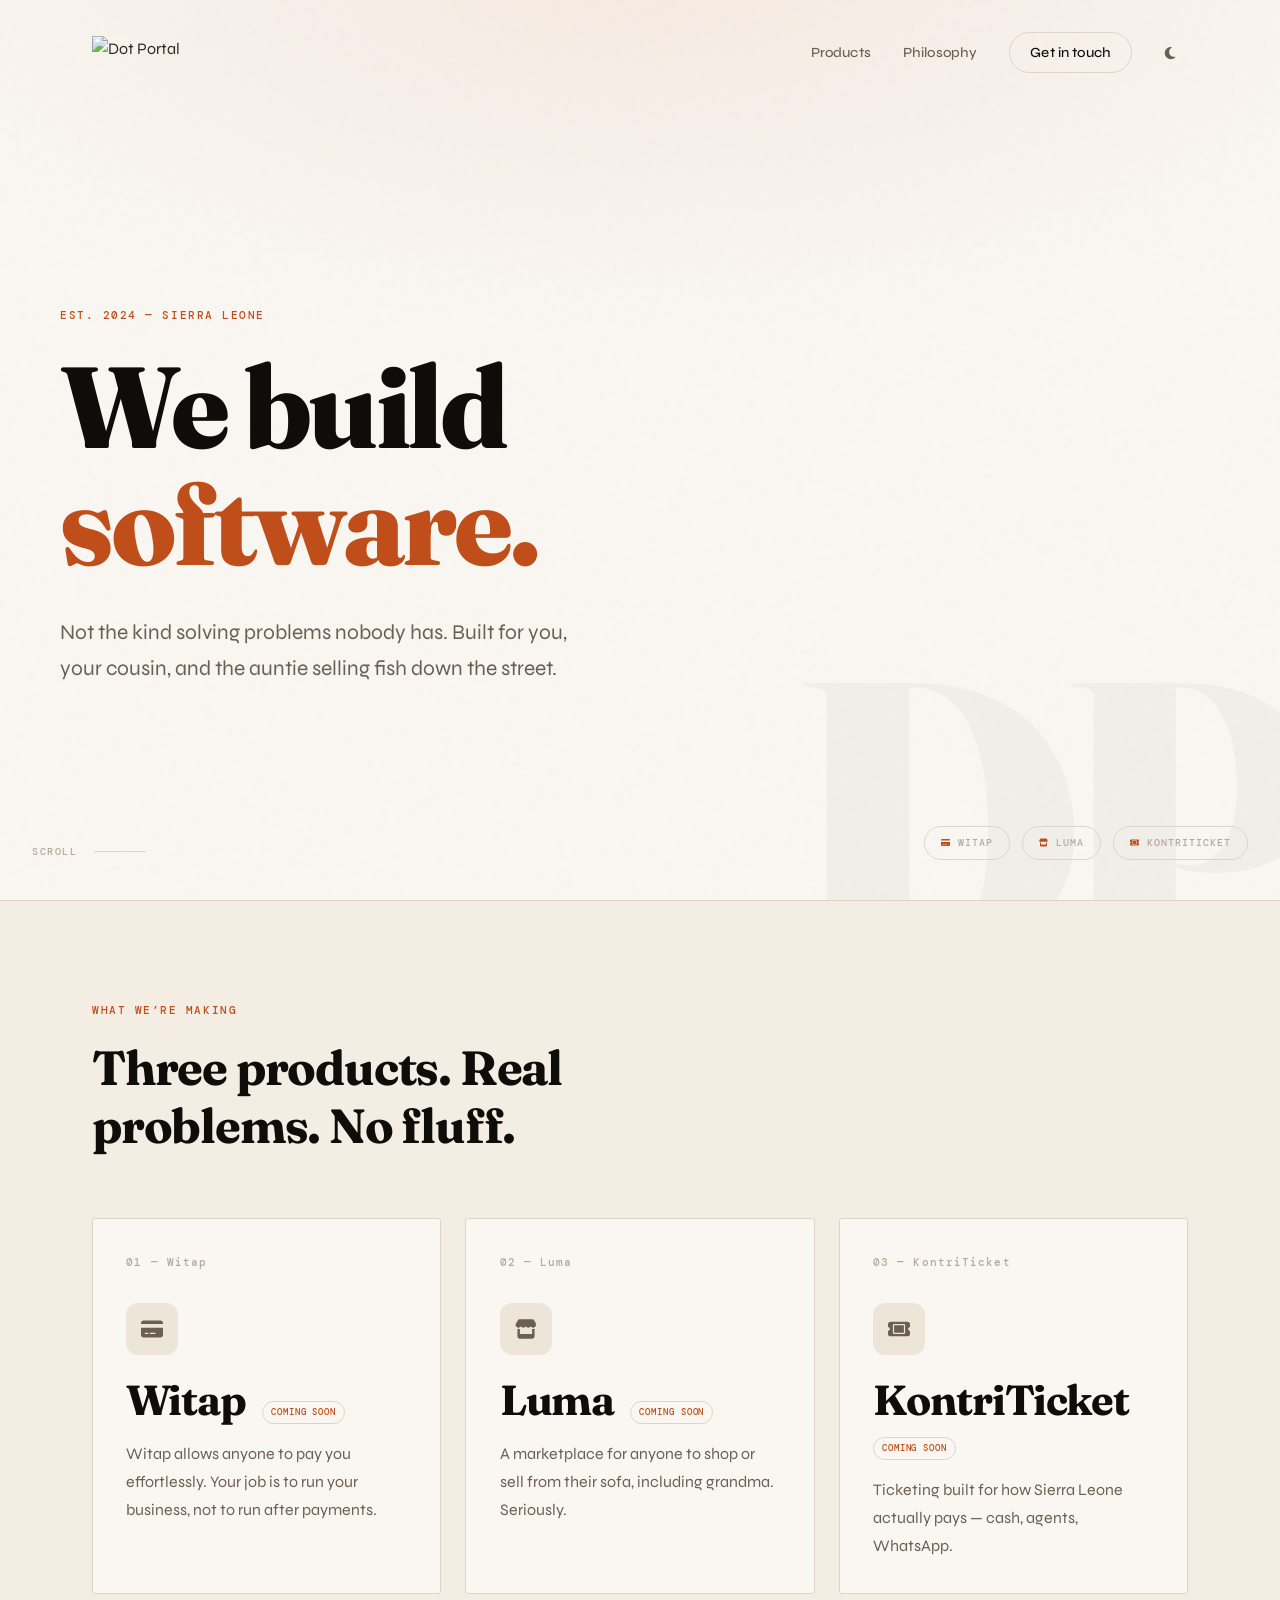
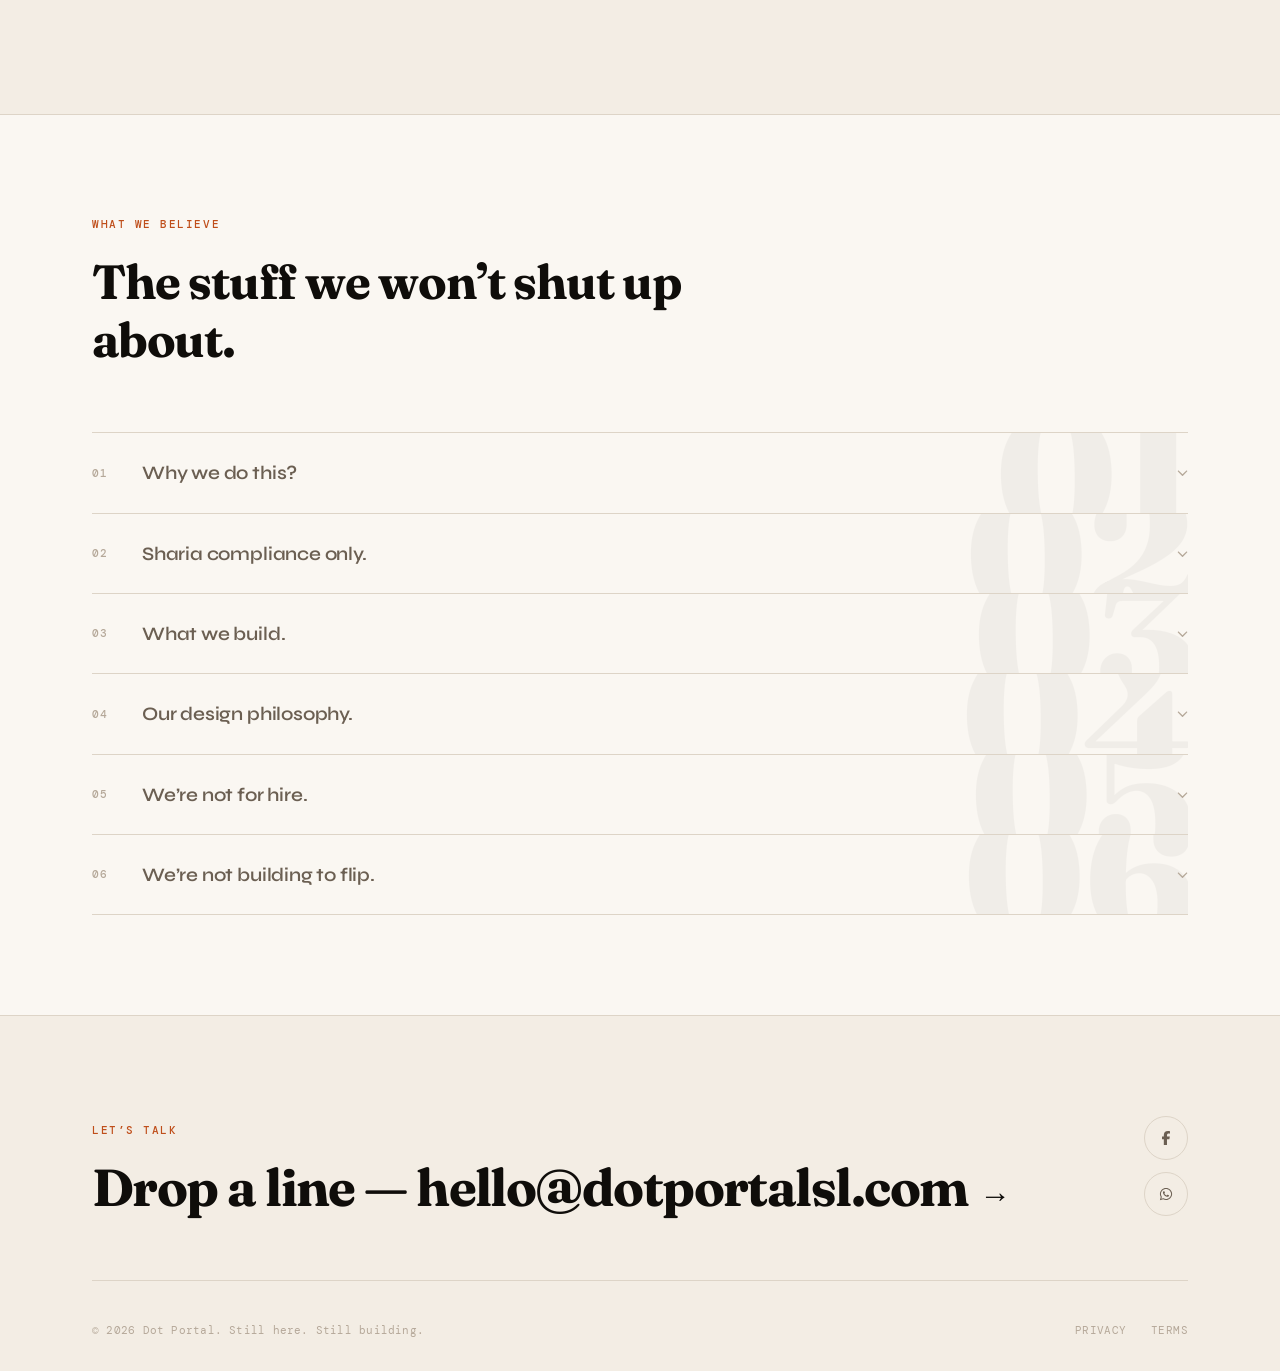
==== commit af72e348: "add KontriTicket to products section Adds a third product card (KontriTicket) with matching JSON-LD," ====
--- a/index.html
+++ b/index.html
@@ -12,6 +12,9 @@
     <meta name="robots" content="index, follow">
     <meta name="language" content="English">
     <link rel="canonical" href="https://www.dotportalsl.com/">
+
+    <!-- Facebook Domain Verification -->
+     <meta name="facebook-domain-verification" content="vj1rq37r17283yhm4vgwn778czhl7y" />
 
     <!-- Open Graph / Facebook -->
     <meta property="og:type" content="website">
@@ -109,6 +112,18 @@
         "author": { "@type": "Organization", "name": "Dot Portal" }
     }
     </script>
+    <script type="application/ld+json">
+    {
+        "@context": "https://schema.org",
+        "@type": "SoftwareApplication",
+        "name": "KontriTicket",
+        "applicationCategory": "BusinessApplication",
+        "operatingSystem": "Web",
+        "description": "Registration and ticketing built for how Sierra Leone actually pays — cash, agents on the ground, and one link that works on WhatsApp or web. Organizers go live and issue codes in days.",
+        "offers": { "@type": "Offer", "availability": "https://schema.org/PreOrder", "price": "0", "priceCurrency": "USD" },
+        "author": { "@type": "Organization", "name": "Dot Portal" }
+    }
+    </script>
 </head>
 <body>
 
@@ -155,6 +170,9 @@
             <span class="hero-product-pill">
                 <svg class="icon" viewBox="0 0 576 512" aria-hidden="true"><path d="M547.6 103.8L490.3 13.1C485.2 5 476.1 0 466.4 0H109.6C99.9 0 90.8 5 85.7 13.1L28.4 103.8c-29.1 46.1-3.1 109.7 51.1 116.9c3.9 .5 7.9 .8 11.9 .8c25.6 0 48.3-11.2 63.9-28.6c15.6 17.4 38.3 28.6 63.9 28.6c25.6 0 48.3-11.2 63.9-28.6c15.6 17.4 38.3 28.6 63.9 28.6c25.6 0 48.3-11.2 63.9-28.6c15.7 17.4 38.3 28.6 63.9 28.6c4 0 8-.3 11.9-.8c54.3-7.1 80.3-70.7 51.2-116.8zM499.7 254.9l-.1 0c-5.3 .7-10.7 1.1-16.2 1.1c-12.4 0-24.3-1.9-35.4-5.3V384H128V250.6c-11.2 3.5-23.2 5.4-35.6 5.4c-5.5 0-11-.4-16.3-1.1l-.1 0c-4.1-.5-8.1-1.3-12-2.3V384v64c0 35.3 28.7 64 64 64H448c35.3 0 64-28.7 64-64V384 252.6c-4 1-8 1.8-12.3 2.3z"/></svg> Luma
             </span>
+            <span class="hero-product-pill">
+                <svg class="icon" viewBox="0 0 576 512" aria-hidden="true"><path d="M64 64C28.7 64 0 92.7 0 128v64c0 8.8 7.4 15.7 15.7 18.6C34.5 217.1 48 235 48 256s-13.5 38.9-32.3 45.4C7.4 304.3 0 311.2 0 320v64c0 35.3 28.7 64 64 64H512c35.3 0 64-28.7 64-64V320c0-8.8-7.4-15.7-15.7-18.6C541.5 294.9 528 277 528 256s13.5-38.9 32.3-45.4c8.3-2.9 15.7-9.8 15.7-18.6V128c0-35.3-28.7-64-64-64H64zm64 96c0-17.7 14.3-32 32-32H416c17.7 0 32 14.3 32 32V352c0 17.7-14.3 32-32 32H160c-17.7 0-32-14.3-32-32V160zm32 0V352H416V160H160z"/></svg> KontriTicket
+            </span>
         </div>
         <div class="hero-wordmark" aria-hidden="true">DP</div>
         <div class="hero-scroll">
@@ -168,7 +186,7 @@
         <div class="container">
             <header class="section-header reveal">
                 <span class="section-label">What we&rsquo;re making</span>
-                <h2 class="section-title">Two products. Real problems. No fluff.</h2>
+                <h2 class="section-title">Three products. Real problems. No fluff.</h2>
             </header>
 
             <div class="product-grid">
@@ -194,6 +212,18 @@
                         <span class="product-status">Coming Soon</span>
                     </div>
                     <p class="product-description">A marketplace for anyone to shop or sell from their sofa, including grandma. Seriously.</p>
+                </div>
+
+                <div class="product-card reveal" role="button" aria-disabled="true" tabindex="-1">
+                    <span class="product-number">03 &mdash; KontriTicket</span>
+                    <div class="product-icon-wrap">
+                        <svg class="icon" viewBox="0 0 576 512" aria-hidden="true"><path d="M64 64C28.7 64 0 92.7 0 128v64c0 8.8 7.4 15.7 15.7 18.6C34.5 217.1 48 235 48 256s-13.5 38.9-32.3 45.4C7.4 304.3 0 311.2 0 320v64c0 35.3 28.7 64 64 64H512c35.3 0 64-28.7 64-64V320c0-8.8-7.4-15.7-15.7-18.6C541.5 294.9 528 277 528 256s13.5-38.9 32.3-45.4c8.3-2.9 15.7-9.8 15.7-18.6V128c0-35.3-28.7-64-64-64H64zm64 96c0-17.7 14.3-32 32-32H416c17.7 0 32 14.3 32 32V352c0 17.7-14.3 32-32 32H160c-17.7 0-32-14.3-32-32V160zm32 0V352H416V160H160z"/></svg>
+                    </div>
+                    <div class="product-header">
+                        <h3 class="product-name">KontriTicket</h3>
+                        <span class="product-status">Coming Soon</span>
+                    </div>
+                    <p class="product-description">Ticketing built for how Sierra Leone actually pays &mdash; cash, agents, WhatsApp.</p>
                 </div>
             </div>
         </div>
--- a/assets/css/style.css
+++ b/assets/css/style.css
@@ -421,9 +421,9 @@
 
 .product-grid {
     display: grid;
-    grid-template-columns: 1fr 1fr;
+    grid-template-columns: repeat(3, 1fr);
     gap: var(--sp-6);
-    align-items: start;
+    align-items: stretch;
 }
 
 .product-card {
@@ -431,7 +431,7 @@
     background: var(--color-bg);
     border: 1px solid var(--color-rule);
     border-radius: 3px;
-    padding: var(--sp-10);
+    padding: clamp(1.75rem, 2.6vw, 2.5rem);
     overflow: hidden;
     display: block;
     text-decoration: none;
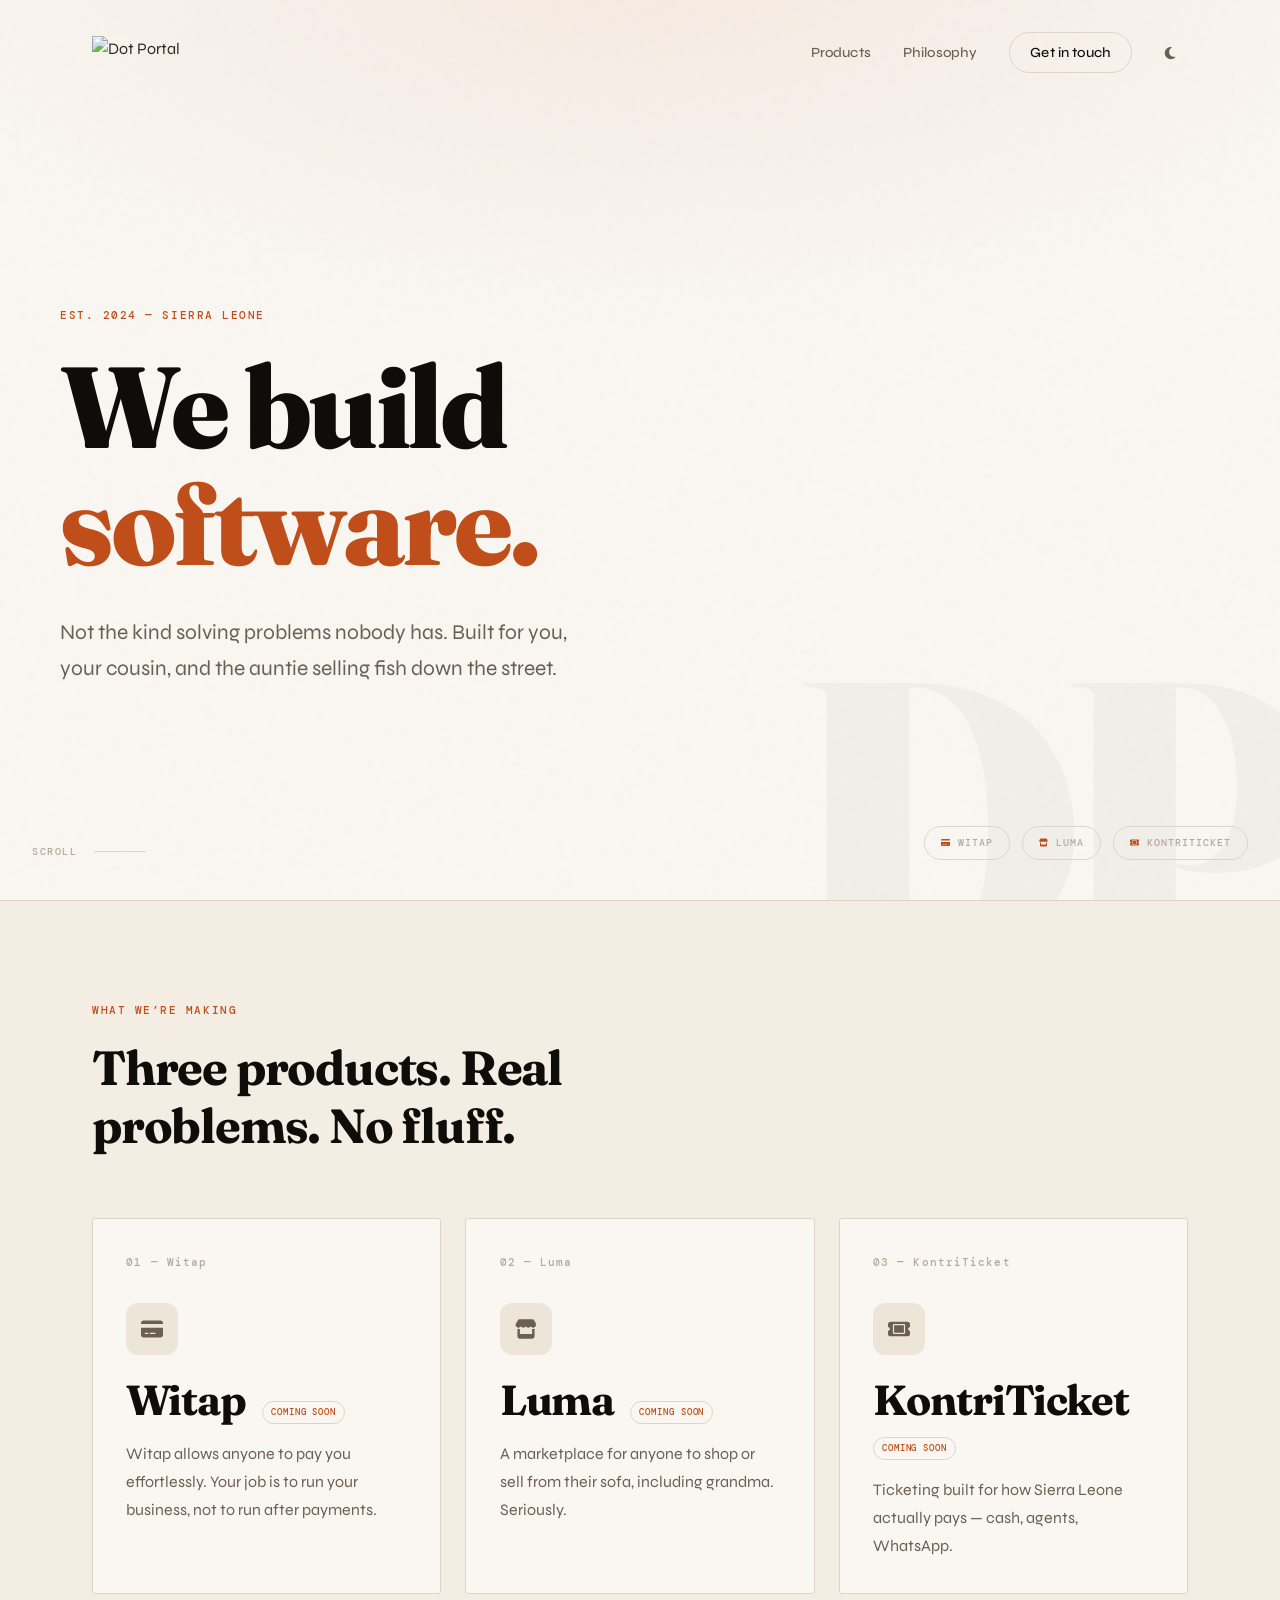
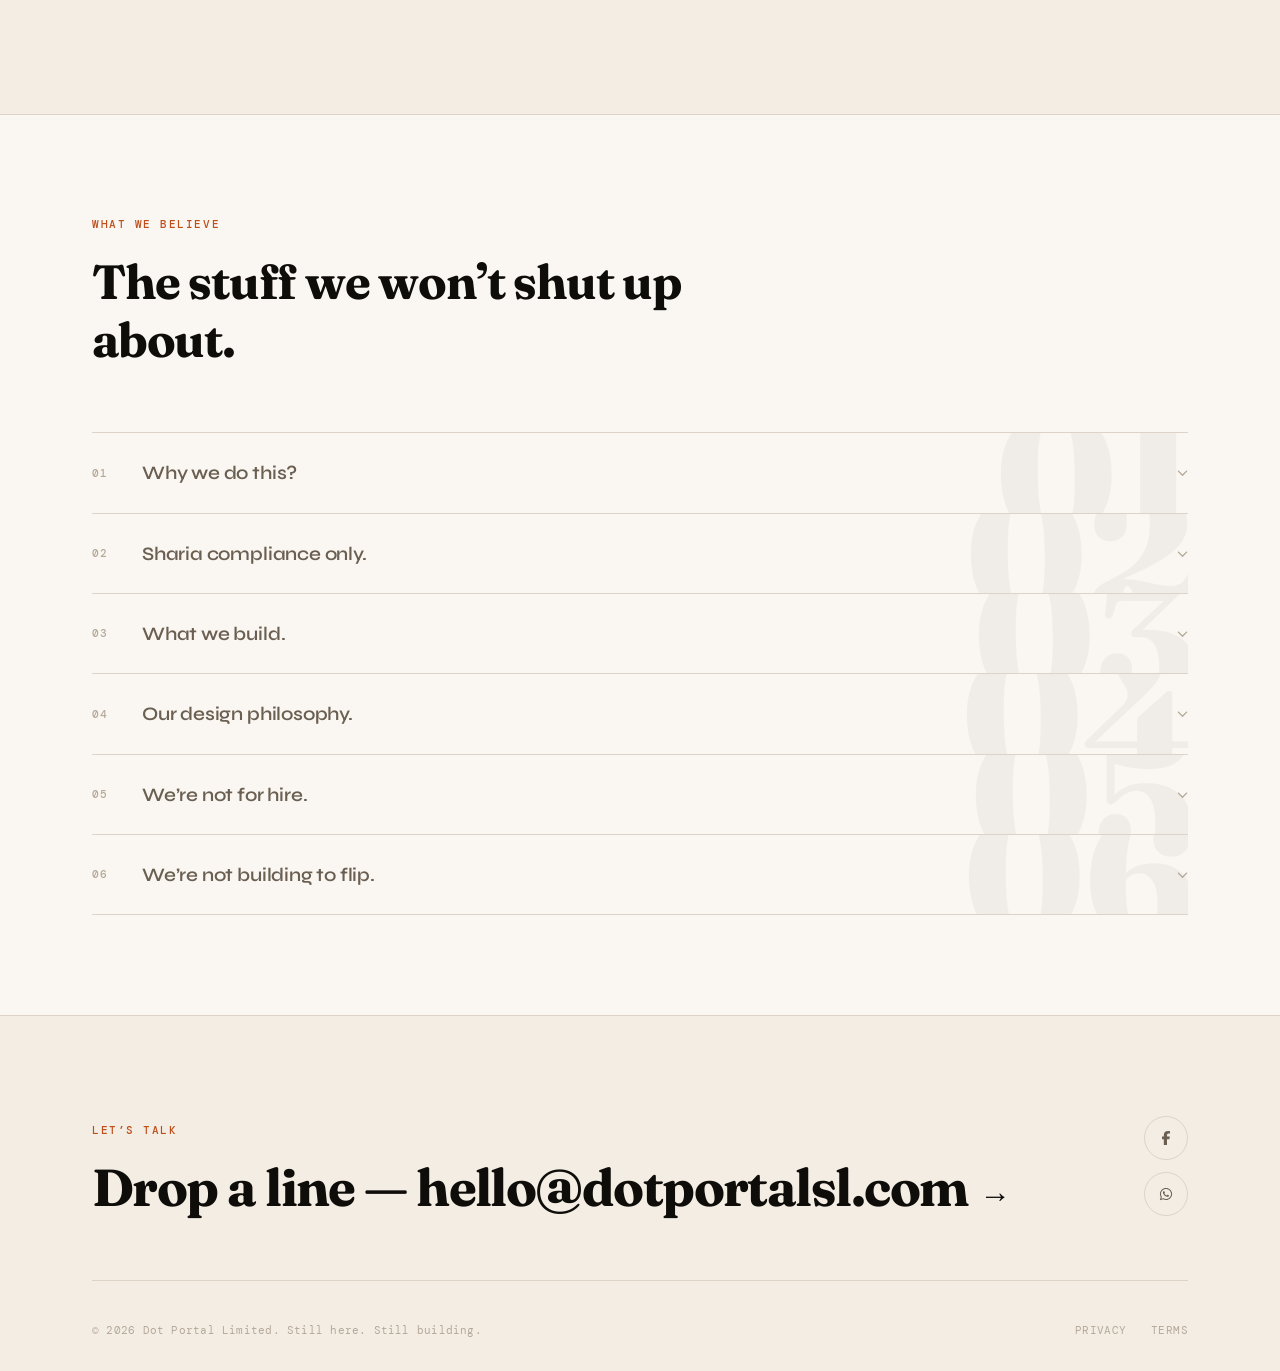
==== commit 95d53c89: "fix: stop JS from overwriting the footer copyright text initFooterYear() rewrote the whole .footer-c" ====
--- a/index.html
+++ b/index.html
@@ -342,7 +342,7 @@
                 </div>
             </div>
             <div class="footer-bottom">
-                <p class="footer-copyright">&copy; 2026 Dot Portal. Still here. Still building.</p>
+                <p class="footer-copyright">&copy; <span class="footer-year">2026</span> Dot Portal Limited. Still here. Still building.</p>
                 <div class="footer-links">
                     <a href="/privacy-policy.html">Privacy</a>
                     <a href="/terms-of-service.html">Terms</a>
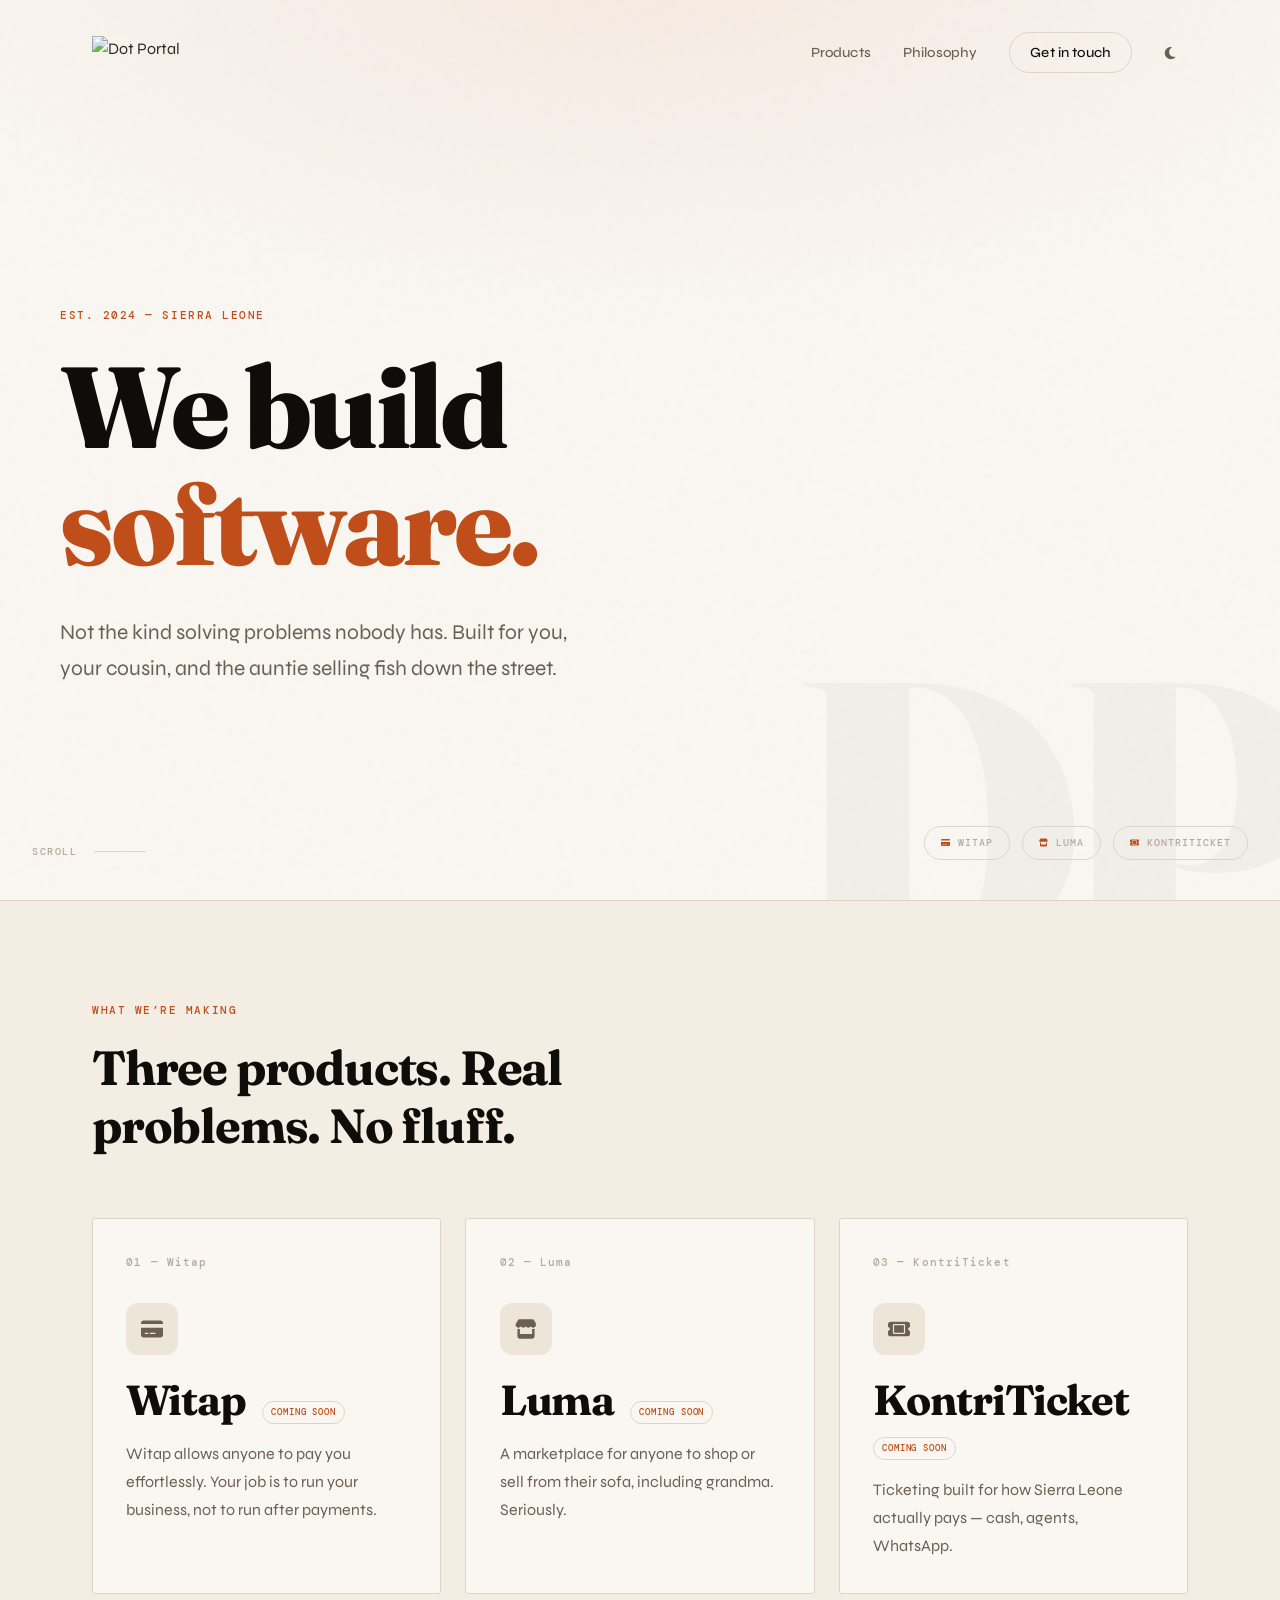
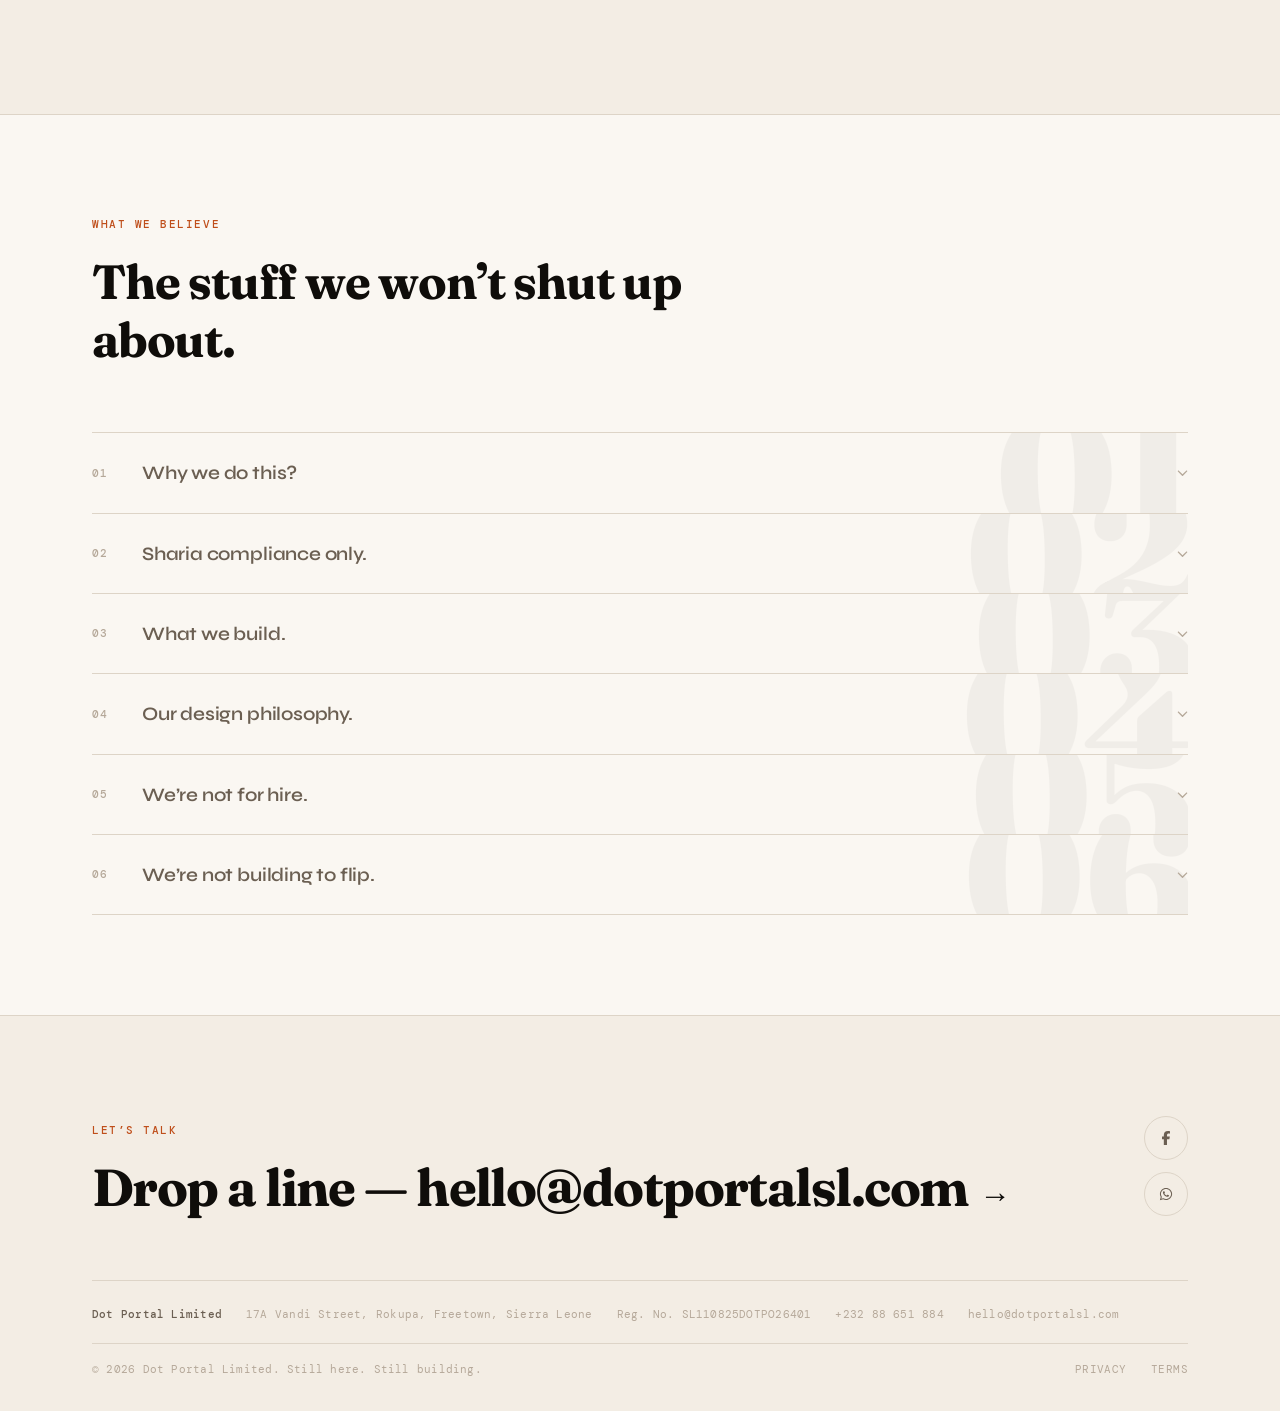
==== commit 9e04ab99: "add legal entity details for Meta business verification Facebook rejected business verification beca" ====
--- a/index.html
+++ b/index.html
@@ -5,10 +5,10 @@
     <meta name="viewport" content="width=device-width, initial-scale=1.0">
     
     <!-- Primary Meta Tags -->
-    <title>Dot Portal — Ethical Software for Real People | Sierra Leone</title>
-    <meta name="title" content="Dot Portal — Ethical Software for Real People | Sierra Leone">
-    <meta name="description" content="We build software — not the kind solving problems nobody has. Products for you, your cousin, and the auntie selling fish down the street. Sharia-compliant. Built in Sierra Leone. Built to last.">
-    <meta name="author" content="Dot Portal">
+    <title>Dot Portal Limited — Ethical Software for Real People | Sierra Leone</title>
+    <meta name="title" content="Dot Portal Limited — Ethical Software for Real People | Sierra Leone">
+    <meta name="description" content="We build software — not the kind solving problems nobody has. Products for you, your cousin, and the auntie selling fish down the street. Sharia-compliant. Built in Freetown, Sierra Leone by Dot Portal Limited.">
+    <meta name="author" content="Dot Portal Limited">
     <meta name="robots" content="index, follow">
     <meta name="language" content="English">
     <link rel="canonical" href="https://www.dotportalsl.com/">
@@ -19,20 +19,20 @@
     <!-- Open Graph / Facebook -->
     <meta property="og:type" content="website">
     <meta property="og:url" content="https://www.dotportalsl.com/">
-    <meta property="og:title" content="Dot Portal — Ethical Software for Real People | Sierra Leone">
-    <meta property="og:description" content="Not the kind solving problems nobody has. Built for you, your cousin, and the auntie selling fish down the street. Sharia-compliant software from Sierra Leone.">
+    <meta property="og:title" content="Dot Portal Limited — Ethical Software for Real People | Sierra Leone">
+    <meta property="og:description" content="Not the kind solving problems nobody has. Built for you, your cousin, and the auntie selling fish down the street. Sharia-compliant software from Dot Portal Limited, Freetown, Sierra Leone.">
     <meta property="og:image" content="https://www.dotportalsl.com/images/og-image.png">
     <meta property="og:image:width" content="1200">
     <meta property="og:image:height" content="630">
     <meta property="og:image:alt" content="Dot Portal - Software for Real People">
-    <meta property="og:site_name" content="Dot Portal">
+    <meta property="og:site_name" content="Dot Portal Limited">
     <meta property="og:locale" content="en_US">
 
     <!-- Twitter -->
     <meta name="twitter:card" content="summary_large_image">
     <meta name="twitter:url" content="https://www.dotportalsl.com/">
-    <meta name="twitter:title" content="Dot Portal — Ethical Software for Real People | Sierra Leone">
-    <meta name="twitter:description" content="Not the kind solving problems nobody has. Built for you, your cousin, and the auntie selling fish down the street. Sharia-compliant software from Sierra Leone.">
+    <meta name="twitter:title" content="Dot Portal Limited — Ethical Software for Real People | Sierra Leone">
+    <meta name="twitter:description" content="Not the kind solving problems nobody has. Built for you, your cousin, and the auntie selling fish down the street. Sharia-compliant software from Dot Portal Limited, Freetown, Sierra Leone.">
     <meta name="twitter:image" content="https://www.dotportalsl.com/images/og-image.png">
     <meta name="twitter:image:alt" content="Dot Portal - Software for Real People">
 
@@ -65,15 +65,25 @@
         "@context": "https://schema.org",
         "@type": "Organization",
         "name": "Dot Portal",
+        "legalName": "Dot Portal Limited",
+        "identifier": "SL110825DOTPO26401",
         "url": "https://www.dotportalsl.com",
         "logo": "https://www.dotportalsl.com/images/logo.png",
         "description": "We build software — but not the kind solving problems nobody has. Products for real people.",
         "email": "hello@dotportalsl.com",
+        "telephone": "+232 88 651 884",
+        "address": {
+            "@type": "PostalAddress",
+            "streetAddress": "17A Vandi Street, Rokupa",
+            "addressLocality": "Freetown",
+            "addressCountry": "SL"
+        },
         "sameAs": ["https://www.facebook.com/dotportalsl"],
         "foundingDate": "2024",
         "contactPoint": {
             "@type": "ContactPoint",
             "email": "hello@dotportalsl.com",
+            "telephone": "+232 88 651 884",
             "contactType": "customer service"
         }
     }
@@ -85,7 +95,7 @@
         "name": "Dot Portal",
         "url": "https://www.dotportalsl.com",
         "description": "We build software — but not the kind solving problems nobody has.",
-        "publisher": { "@type": "Organization", "name": "Dot Portal" }
+        "publisher": { "@type": "Organization", "name": "Dot Portal Limited" }
     }
     </script>
     <script type="application/ld+json">
@@ -97,7 +107,7 @@
         "operatingSystem": "Web",
         "description": "Witap allows anyone to pay you effortlessly. Your job is to run your business, not to run after payments.",
         "offers": { "@type": "Offer", "availability": "https://schema.org/PreOrder", "price": "0", "priceCurrency": "USD" },
-        "author": { "@type": "Organization", "name": "Dot Portal" }
+        "author": { "@type": "Organization", "name": "Dot Portal Limited" }
     }
     </script>
     <script type="application/ld+json">
@@ -109,7 +119,7 @@
         "operatingSystem": "Web",
         "description": "A marketplace for anyone to shop or sell from their sofa, including grandma. Seriously.",
         "offers": { "@type": "Offer", "availability": "https://schema.org/PreOrder", "price": "0", "priceCurrency": "USD" },
-        "author": { "@type": "Organization", "name": "Dot Portal" }
+        "author": { "@type": "Organization", "name": "Dot Portal Limited" }
     }
     </script>
     <script type="application/ld+json">
@@ -121,7 +131,7 @@
         "operatingSystem": "Web",
         "description": "Registration and ticketing built for how Sierra Leone actually pays — cash, agents on the ground, and one link that works on WhatsApp or web. Organizers go live and issue codes in days.",
         "offers": { "@type": "Offer", "availability": "https://schema.org/PreOrder", "price": "0", "priceCurrency": "USD" },
-        "author": { "@type": "Organization", "name": "Dot Portal" }
+        "author": { "@type": "Organization", "name": "Dot Portal Limited" }
     }
     </script>
 </head>
@@ -336,10 +346,19 @@
                     <a href="https://www.facebook.com/dotportalsl" class="social-link" aria-label="Facebook" target="_blank" rel="noopener">
                         <svg class="icon" viewBox="0 0 320 512" aria-hidden="true"><path d="M80 299.3V512H196V299.3h86.5l18-97.8H196V166.9c0-51.7 20.3-71.5 72.7-71.5c16.3 0 29.4 .4 37 1.2V7.9C291.4 4 256.4 0 236.2 0C129.3 0 80 50.5 80 159.4v42.1H14v97.8H80z"/></svg>
                     </a>
-                    <a href="https://wa.me/971567439014" class="social-link" aria-label="WhatsApp" target="_blank" rel="noopener">
+                    <a href="https://wa.me/23288651884" class="social-link" aria-label="WhatsApp" target="_blank" rel="noopener">
                         <svg class="icon" viewBox="0 0 448 512" aria-hidden="true"><path d="M380.9 97.1C339 55.1 283.2 32 223.9 32c-122.4 0-222 99.6-222 222 0 39.1 10.2 77.3 29.6 111L0 480l117.7-30.9c32.4 17.7 68.9 27 106.1 27h.1c122.3 0 224.1-99.6 224.1-222 0-59.3-25.2-115-67.1-157zM223.9 438.7c-33.2 0-65.7-8.9-94-25.7l-6.7-4-69.8 18.3L72 359.2l-4.4-7c-18.5-29.4-28.2-63.3-28.2-98.2 0-101.7 82.8-184.5 184.6-184.5 49.3 0 95.6 19.2 130.4 54.1 34.8 34.9 56.2 81.2 56.1 130.5 0 101.8-84.9 184.6-186.6 184.6zm101.2-138.2c-5.5-2.8-32.8-16.2-37.9-18-5.1-1.9-8.8-2.8-12.5 2.8-3.7 5.6-14.3 18-17.6 21.8-3.2 3.7-6.5 4.2-12 1.4-32.6-16.3-54-29.1-75.5-66-5.7-9.8 5.7-9.1 16.3-30.3 1.8-3.7 .9-6.9-.5-9.7-1.4-2.8-12.5-30.1-17.1-41.2-4.5-10.8-9.1-9.3-12.5-9.5-3.2-.2-6.9-.2-10.6-.2-3.7 0-9.7 1.4-14.8 6.9-5.1 5.6-19.4 19-19.4 46.3 0 27.3 19.9 53.7 22.6 57.4 2.8 3.7 39.1 59.7 94.8 83.8 35.2 15.2 49 16.5 66.6 13.9 10.7-1.6 32.8-13.4 37.4-26.4 4.6-13 4.6-24.1 3.2-26.4-1.3-2.5-5-3.9-10.5-6.6z"/></svg>
                     </a>
                 </div>
+            </div>
+            <div class="footer-legal">
+                <address class="footer-address">
+                    <span class="footer-legal-name">Dot Portal Limited</span>
+                    <span>17A Vandi Street, Rokupa, Freetown, Sierra Leone</span>
+                    <span>Reg. No. SL110825DOTPO26401</span>
+                    <a href="tel:+23288651884">+232 88 651 884</a>
+                    <a href="mailto:hello@dotportalsl.com">hello@dotportalsl.com</a>
+                </address>
             </div>
             <div class="footer-bottom">
                 <p class="footer-copyright">&copy; <span class="footer-year">2026</span> Dot Portal Limited. Still here. Still building.</p>
--- a/assets/css/style.css
+++ b/assets/css/style.css
@@ -738,6 +738,34 @@
     transform: translateY(-2px);
 }
 
+.footer-legal {
+    padding-bottom: var(--sp-5);
+    border-bottom: 1px solid var(--color-rule);
+}
+
+.footer-address {
+    display: flex;
+    flex-wrap: wrap;
+    gap: var(--sp-2) var(--sp-6);
+    font-style: normal;
+    font-family: var(--font-mono);
+    font-size: 0.6875rem;
+    letter-spacing: 0.02em;
+    color: var(--color-ink-faint);
+}
+
+.footer-legal-name {
+    color: var(--color-ink-muted);
+    font-weight: 500;
+}
+
+.footer-address a {
+    color: inherit;
+    text-decoration: none;
+    transition: color var(--dur-fast);
+}
+.footer-address a:hover { color: var(--color-accent); }
+
 .footer-bottom {
     display: flex;
     justify-content: space-between;
